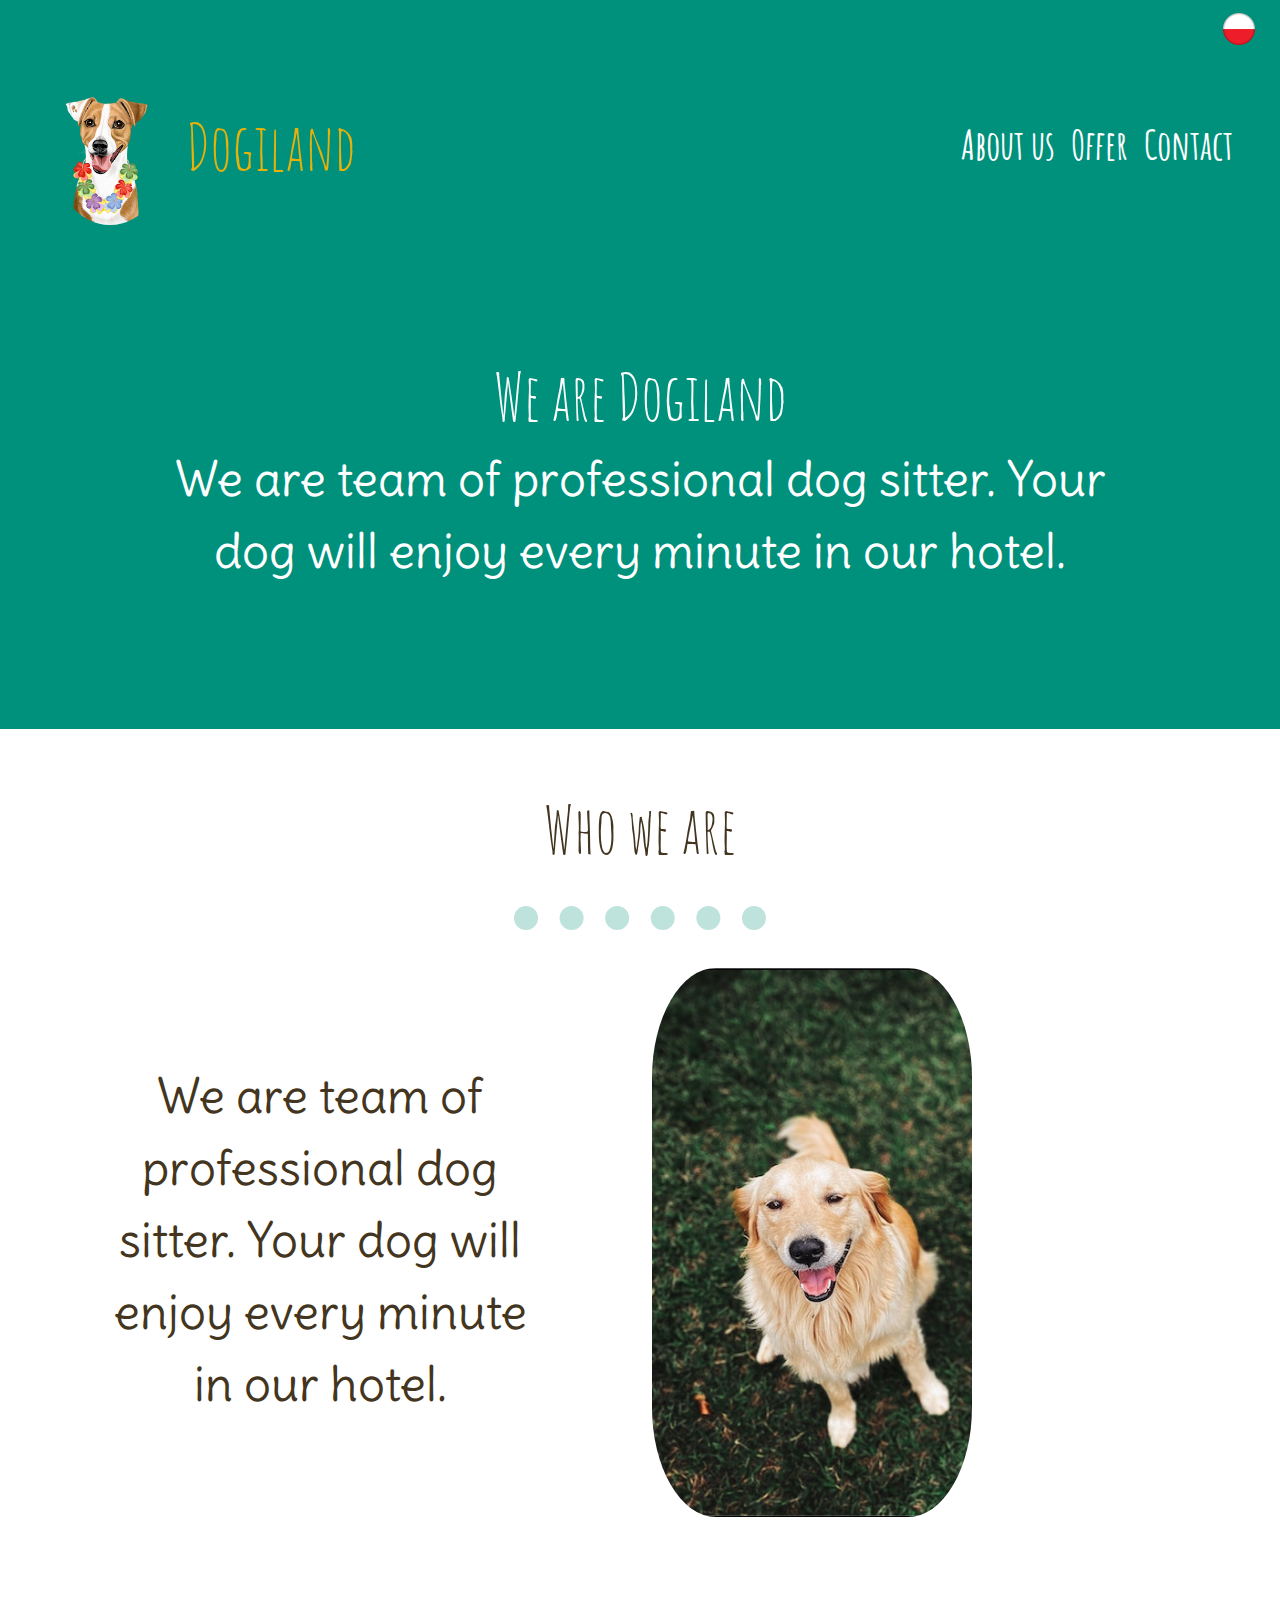
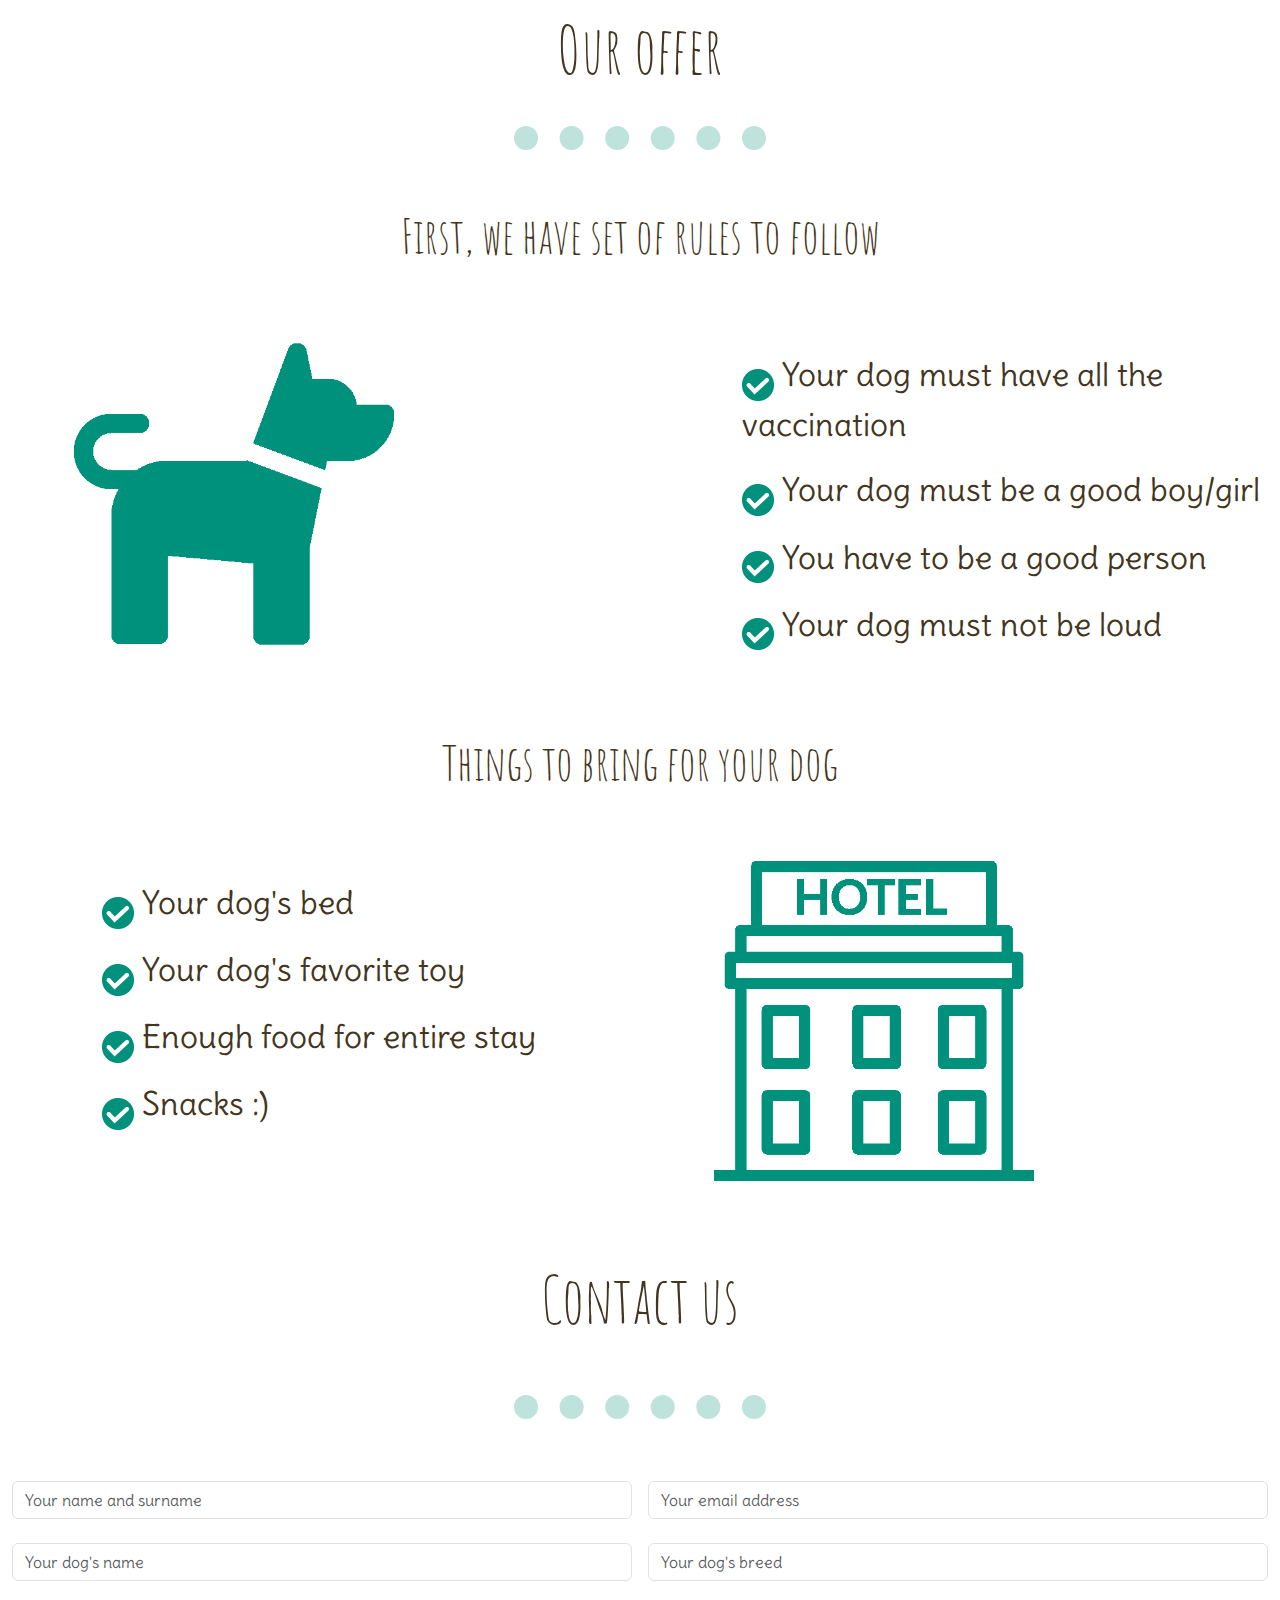
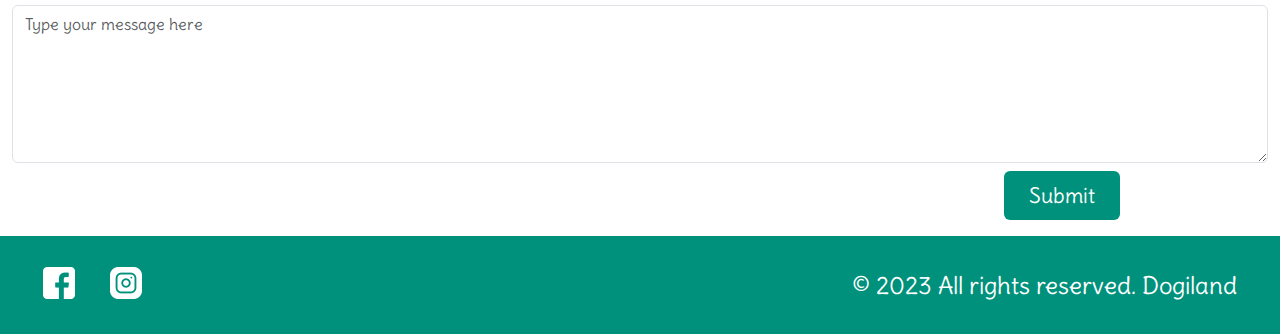
==== public/index.html @ e715b197 "First commit" ====
<!DOCTYPE html>
<html lang="en">
  <head>
    <meta charset="UTF-8" />
    <meta http-equiv="X-UA-Compatible" content="IE=edge" />
    <meta name="viewport" content="width=device-width, initial-scale=1.0" />
    <title>Dogiland</title>

    <!-- Fonts -->

    <link rel="preconnect" href="https://fonts.googleapis.com" />
    <link rel="preconnect" href="https://fonts.gstatic.com" crossorigin />
    <link
      href="https://fonts.googleapis.com/css2?family=Amatic+SC:wght@700&display=swap"
      rel="stylesheet"
    />
    <link
      href="https://fonts.googleapis.com/css2?family=Delius&display=swap"
      rel="stylesheet"
    />

    <!-- Bootstrap -->

    <link
      rel="stylesheet"
      href="https://cdn.jsdelivr.net/npm/bootstrap@5.3.0-alpha1/dist/css/bootstrap.min.css"
    />

    <!-- CSS -->

    <link rel="stylesheet" href="style.css" />
  </head>
  <body>
    <!-- Navigation bar -->

    <div class="header container-fluid">
      <img src="./assets/pl.png" alt="english" class="lang" />
      <nav class="navbar navbar-expand-lg navbar-dark">
        <!-- LOGO and brand name -->

        <a href="" class="navbar-brand"
          ><img src="./assets/logo.png" alt="logo" class="logo"
        /></a>
        <h1 class="brand-name">Dogiland</h1>

        <!-- Menu Button -->

        <button
          class="navbar-toggler"
          type="button"
          data-bs-toggle="collapse"
          data-bs-target="#navbarTogglerDemo01"
          aria-controls="navbarTogglerDemo01"
          aria-expanded="false"
          aria-label="Toggle navigation"
        >
          <span class="navbar-toggler-icon"></span>
        </button>

        <!-- Menu items -->

        <div class="collapse navbar-collapse" id="navbarTogglerDemo01">
          <ul class="navbar-nav ms-auto">
            <li class="nav-item">
              <a class="nav-link" href="#sec1">About us</a>
            </li>
            <li class="nav-item"><a class="nav-link" href="#sec2">Offer</a></li>
            <li class="nav-item">
              <a class="nav-link" href="#sec3">Contact</a>
            </li>
          </ul>
        </div>
      </nav>
    </div>
    <!-- Intro  -->
    <div class="container-fluid intro">
      <div class="intro-text">
        <h1>We are Dogiland</h1>
        <p>
          We are team of professional dog sitter. Your dog will enjoy every
          minute in our hotel.
        </p>
      </div>
    </div>

    <!-- About us -->

    <div class="container-fluid about" id="sec1">
      <h1>Who we are</h1>
      <hr />
      <div class="row">
        <div class="col-md-6">
          <p>
            We are team of professional dog sitter. Your dog will enjoy every
            minute in our hotel.
          </p>
        </div>
        <div class="col-md-6">
          <img src="./assets/teaser2.png" alt="our_team" />
        </div>
      </div>
    </div>

    <!-- Offer -->

    <div class="container-fluid offer" id="sec2">
      <h1>Our offer</h1>
      <hr />
      <h2>First, we have set of rules to follow</h2>
      <div class="row">
        <div class="col-md-6">
          <img src="./assets/pet.png" alt="pet" id="pet" />
        </div>
        <div class="col-md-6">
          <ul>
            <li>
              <img src="./assets/checkbox.png" class="checkbox" /> Your dog must
              have all the vaccination
            </li>
            <li>
              <img src="./assets/checkbox.png" class="checkbox" /> Your dog must
              be a good boy/girl
            </li>
            <li>
              <img src="./assets/checkbox.png" class="checkbox" /> You have to
              be a good person
            </li>
            <li>
              <img src="./assets/checkbox.png" class="checkbox" /> Your dog must
              not be loud
            </li>
          </ul>
        </div>
      </div>
      <h2>Things to bring for your dog</h2>
      <div class="row">
        <div class="col-md-6">
          <ul>
            <li>
              <img src="./assets/checkbox.png" class="checkbox" /> Your dog's
              bed
            </li>
            <li>
              <img src="./assets/checkbox.png" class="checkbox" /> Your dog's
              favorite toy
            </li>
            <li>
              <img src="./assets/checkbox.png" class="checkbox" /> Enough food
              for entire stay
            </li>
            <li>
              <img src="./assets/checkbox.png" class="checkbox" /> Snacks :)
            </li>
          </ul>
        </div>
        <div class="col-md-6">
          <img src="./assets/hotel.png" alt="hotel" id="hotel-png" />
        </div>
      </div>
    </div>

    <!-- Conact -->

    <div class="container-fluid contact" id="sec3">
      <h1>Contact us</h1>
      <hr />
      <form
        action="https://formsubmit.co/nadir.macbook@gmail.com"
        method="POST"
      >
        <div class="row g-3">
          <div class="col-sm-6">
            <label for="firstName" class="form-label"></label>
            <input
              type="text"
              class="form-control"
              name="Name Surname"
              id="firstName"
              placeholder="Your name and surname"
              required
            />
          </div>
          <div class="col-sm-6">
            <label for="Email" class="form-label"></label>
            <input
              type="email"
              class="form-control"
              name="Email"
              placeholder="Your email address"
              id="Email"
              required
            />
          </div>
        </div>
        <div class="row g-3">
          <div class="col-sm-6">
            <label for="dogName" class="form-label"></label>
            <input
              type="text"
              class="form-control"
              name="Dog name"
              id="dogName"
              placeholder="Your dog's name"
              required
            />
          </div>
          <div class="col-sm-6">
            <label for="dogBreed" class="form-label"></label>
            <input
              type="text"
              class="form-control"
              name="Dog breed"
              placeholder="Your dog's breed"
              id="Email"
              required
            />
          </div>
        </div>
        <div class="row g-3">
          <div class="col-sm-12">
            <label for="Message" class="form-label"></label>
            <textarea
              class="form-control"
              name="Comments and questions"
              id="Message"
              rows="6"
              placeholder="Type your message here"
              required
            ></textarea>
          </div>
        </div>

        <div class="row">
          <div class="col-sm-9"></div>
          <div class="col-sm-3">
            <button class="btn" type="submit">Submit</button>
          </div>
        </div>
      </form>
    </div>

    <!-- Footer -->
    <footer class="container-fluid footer">
      <div class="row">
        <div class="col-sm-6 socialmedia">
          <a href="#"
            ><img src="./assets/fb.png" alt="facebook" class="faceb"
          /></a>
          <a href="#">
            <img src="./assets/ins.png" alt="instagram" class="insta"
          /></a>
        </div>
        <div class="col-sm-6">
          <p class="copyright">© 2023 All rights reserved. Dogiland</p>
        </div>
      </div>
    </footer>

    <!-- JS -->
    <script src="script.js"></script>

    <!-- Bootstrap JS  -->
    <script
      src="https://cdn.jsdelivr.net/npm/bootstrap@5.3.0-alpha1/dist/js/bootstrap.min.js"
      integrity="sha384-mQ93GR66B00ZXjt0YO5KlohRA5SY2XofN4zfuZxLkoj1gXtW8ANNCe9d5Y3eG5eD"
      crossorigin="anonymous"
    ></script>
  </body>
</html>
<!-- This website has been designed and developed by Nadir Zulfugarli -->
---- public/style.css ----
html,
body {
  font-family: "Amatic SC", cursive;
  height: 100%;
  width: 100%;
  margin: 0%;
  padding: 0%;
}

body p {
  font-family: "Delius", cursive;
}

hr {
  border-top: 1.5rem dotted #00917c;
  width: 20%;
  margin: 3% auto 3% auto;
  align-content: center;
}

/* Navigation Bar */

.header {
  height: auto;
  background-color: #00917c;
}

.lang {
  height: 2rem;
  float: right;
  margin: 1%;
  cursor: pointer;
  position: relative;
}

.navbar {
  width: 100%;
}

.navbar-brand {
  padding: 0% 0% 0% 3%;
  cursor: default;
}

.logo {
  height: 10rem;
  border-radius: 100%;
}

.brand-name {
  padding-top: 1%;
  color: #e7b10a;
  font-size: 4rem;
}

.navbar-nav {
  padding-right: 3%;
  font-size: 2.5rem;
}

.nav-link {
  color: white;
  font-weight: bold;
}

.nav-link:hover {
  color: #e7b10a;
}

@media screen and (max-width: 400px) {
  .navbar-toggler {
    margin-top: 5%;
  }
}

/* Intro text  */

.intro {
  height: auto;
  background-color: #00917c;
}

.intro-text {
  padding: 10%;
  color: white;
  font-size: 3rem;
  text-align: center;
}
.intro-text h1 {
  font-size: 4rem;
}

/* About us  */

.about {
  height: auto;
}

.about h1 {
  text-align: center;
  padding-top: 5%;
  color: #433520;
  font-size: 4rem;
}

.about p {
  text-align: center;
  padding: 15%;
  color: #433520;
  font-size: 3rem;
}

.about img {
  border-radius: 20%;
  width: auto;
  width: 20rem;
}

/* Offer */

.offer {
  height: auto;
  margin-top: 5%;
  color: #433520;
}

#pet,
#hotel-png {
  margin: 10%;
  width: 20rem;
  height: auto;
}

.offer h1 {
  padding-top: 1.5%;
  font-size: 4rem;
  text-align: center;
}

.offer h2 {
  padding-top: 1.5%;
  font-size: 3rem;
  text-align: center;
}

.offer ul {
  list-style-type: none;
  font-family: "Delius", cursive;
  margin-top: 10%;
}

.offer li {
  text-align: left;
  font-size: 2rem;
  padding-left: 10%;
  padding-top: 3%;
}

.checkbox {
  height: 2rem;
}

/* Contact  */

.contact {
  height: auto;
  font-family: "Delius", cursive;
}

.contact h1 {
  padding: 1.5%;
  font-size: 4rem;
  text-align: center;
  color: #433520;
  font-family: "Amatic SC", cursive;
}

.btn {
  color: #ffffff;
  font-size: 1.3rem;
  background: #00917c;
  padding: 0.5rem 1.5rem 0.5rem 1.5rem;
  text-decoration: none;
  margin: 0.5rem 0.5rem 1rem 2rem;
}

.btn:hover {
  background: #e7b10a;
  text-decoration: none;
}

/* Footer  */

.footer {
  height: auto;
  background-color: #00917c;
  color: white;
  font-size: 1.5rem;
}

.socialmedia img {
  height: 2rem;
  margin-left: 5%;
  margin-top: 5%;
}

.insta:hover {
  content: url("./assets/ins-hover.png");
}

.faceb:hover {
  content: url("./assets/fb-hover.png");
}

.copyright {
  float: right;
  text-align: center;
  margin: 5% 5% 5% auto;
}
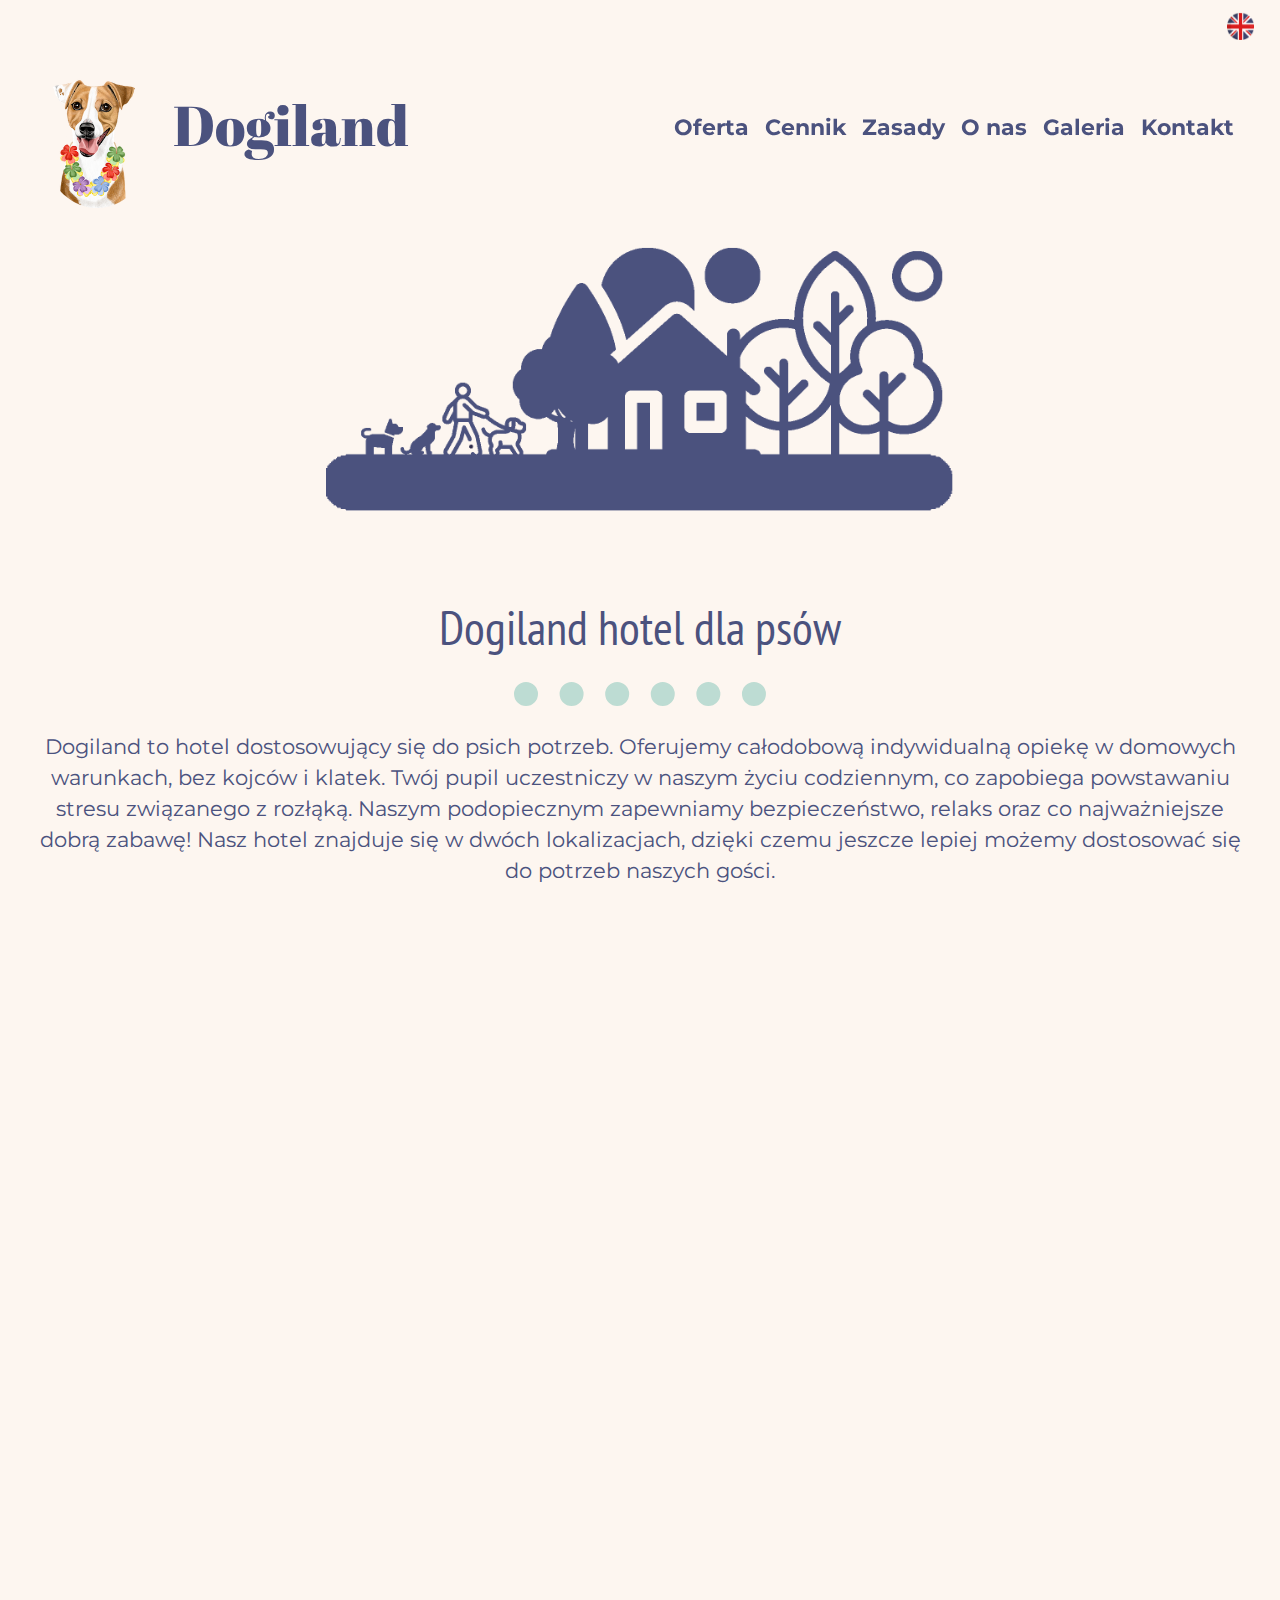
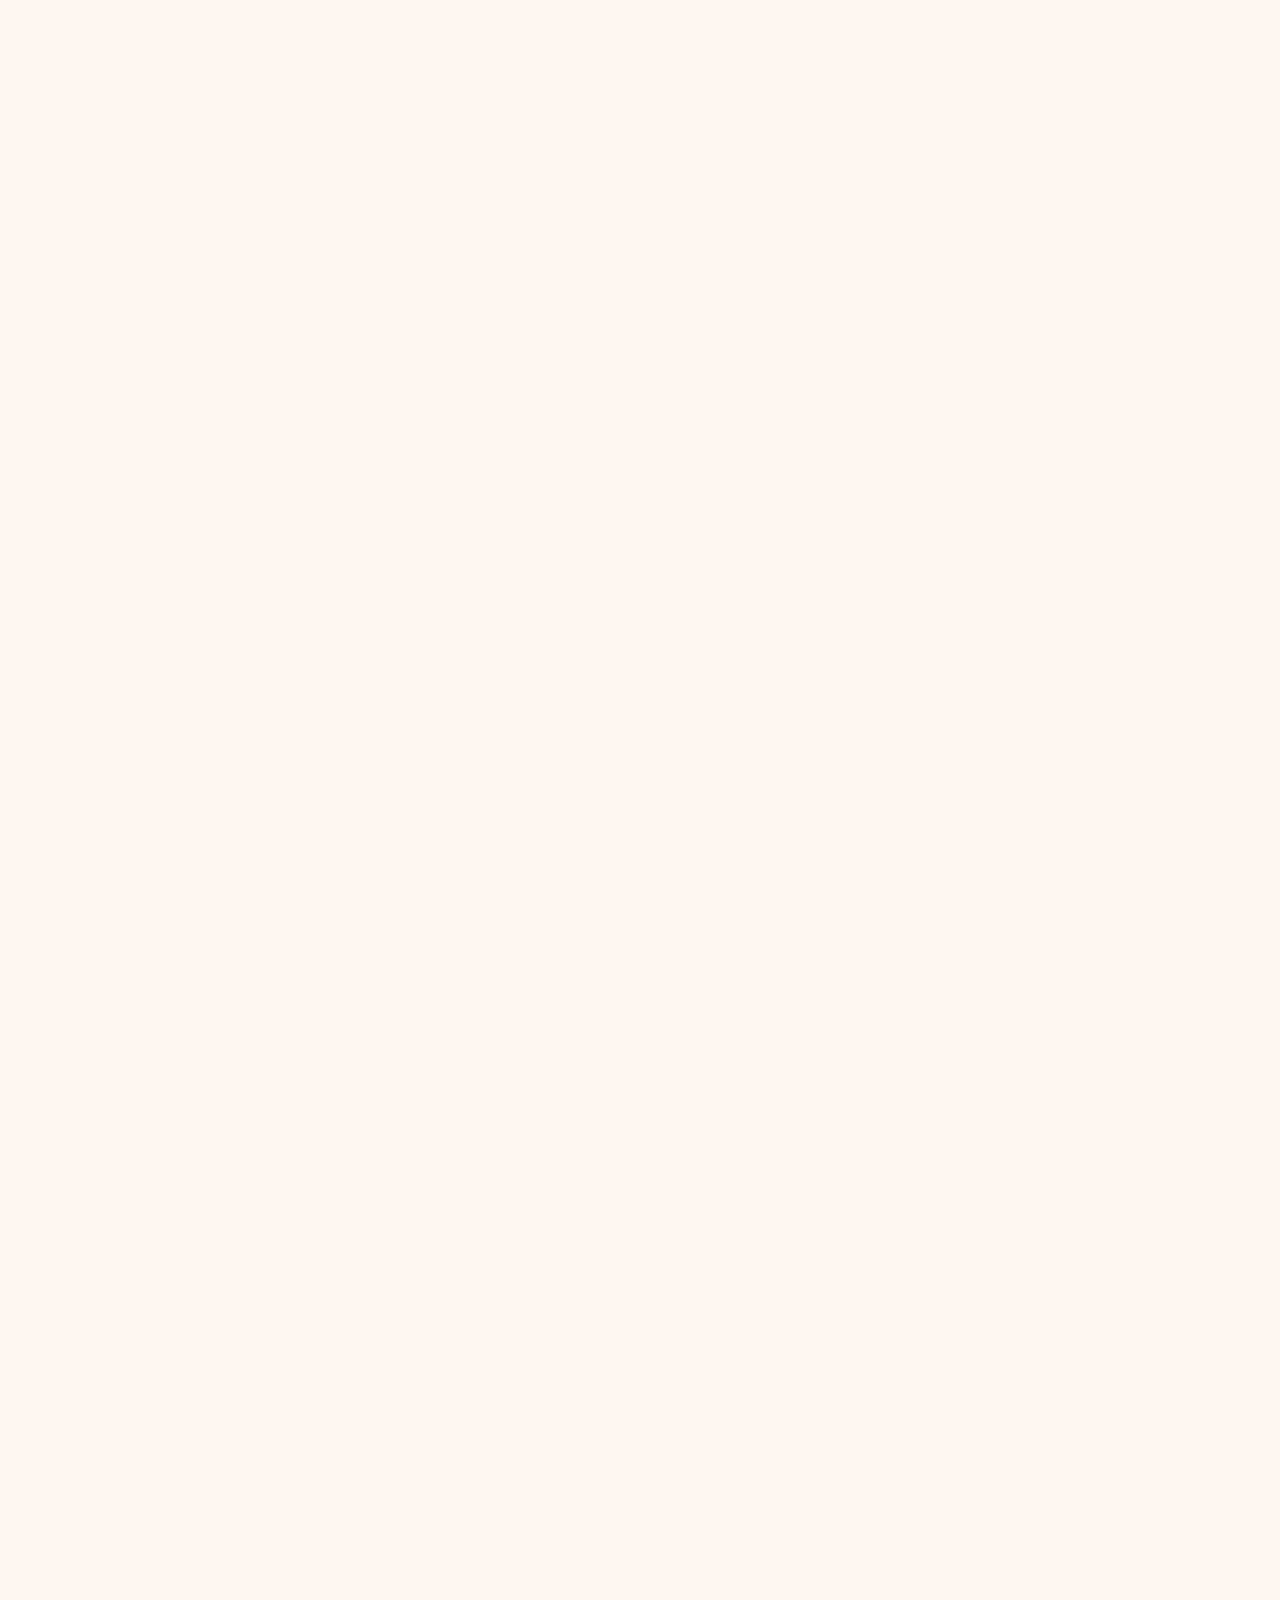
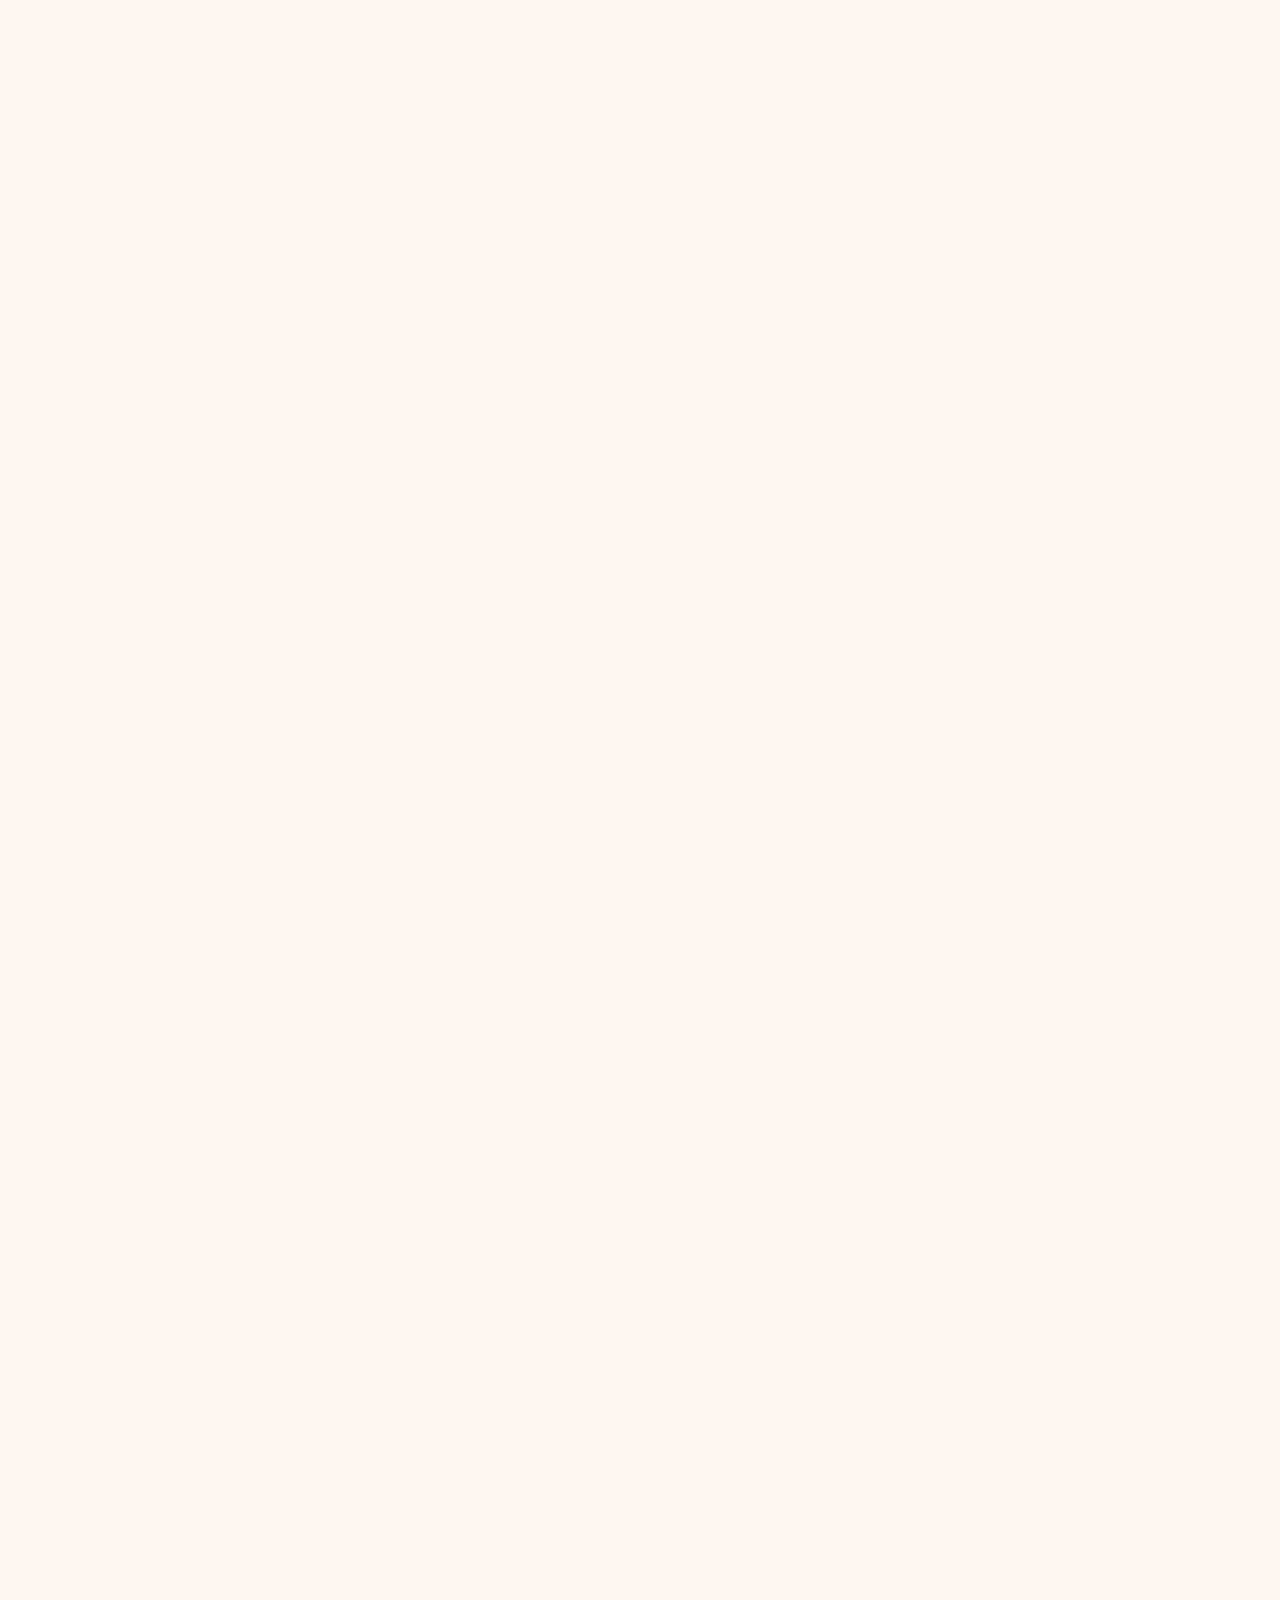
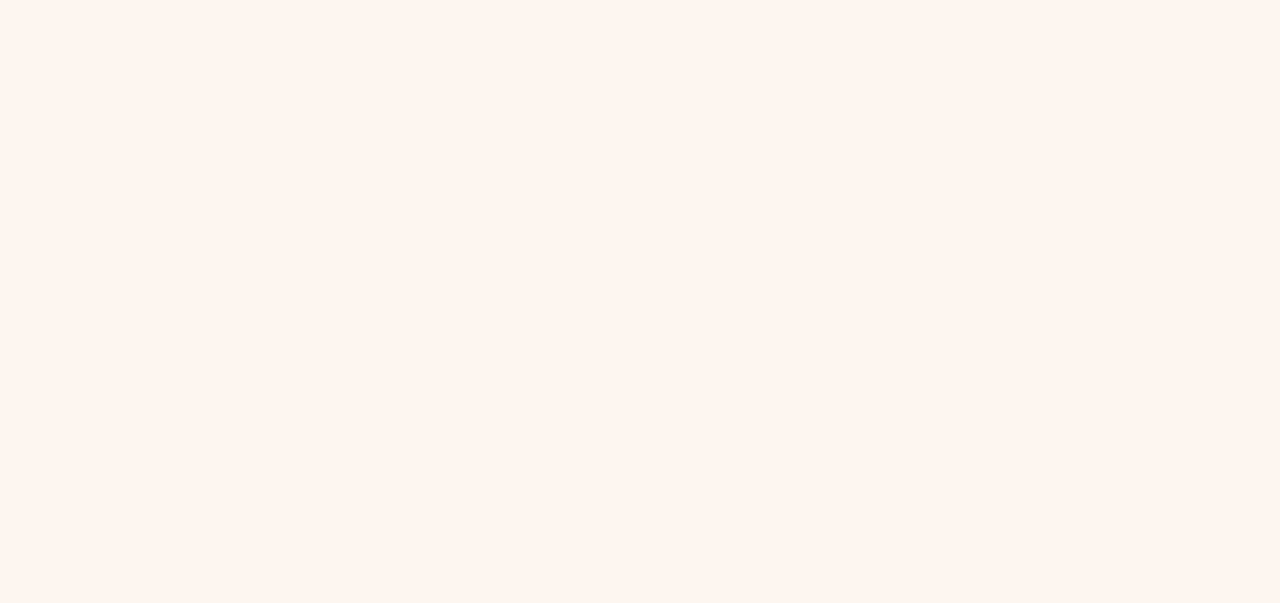
==== commit d2e189b8: "Inital deploy" ====
--- a/public/index.html
+++ b/public/index.html
@@ -1,5 +1,7 @@
+<!-- This website has been designed and developed by Nadir Zulfugarli https://www.nadirdev.com -->
+
 <!DOCTYPE html>
-<html lang="en">
+<html lang="pl">
   <head>
     <meta charset="UTF-8" />
     <meta http-equiv="X-UA-Compatible" content="IE=edge" />
@@ -11,11 +13,15 @@
     <link rel="preconnect" href="https://fonts.googleapis.com" />
     <link rel="preconnect" href="https://fonts.gstatic.com" crossorigin />
     <link
-      href="https://fonts.googleapis.com/css2?family=Amatic+SC:wght@700&display=swap"
+      href="https://fonts.googleapis.com/css2?family=Montserrat&display=swap"
       rel="stylesheet"
     />
     <link
-      href="https://fonts.googleapis.com/css2?family=Delius&display=swap"
+      href="https://fonts.googleapis.com/css2?family=Abril+Fatface&display=swap"
+      rel="stylesheet"
+    />
+    <link
+      href="https://fonts.googleapis.com/css2?family=PT+Sans+Narrow:wght@700&display=swap"
       rel="stylesheet"
     />
 
@@ -34,14 +40,17 @@
     <!-- Navigation bar -->
 
     <div class="header container-fluid">
-      <img src="./assets/pl.png" alt="english" class="lang" />
-      <nav class="navbar navbar-expand-lg navbar-dark">
-        <!-- LOGO and brand name -->
-
-        <a href="" class="navbar-brand"
+      <a href="en.html"
+        ><img src="./assets/uk.png" alt="round uk flag" class="lang"
+      /></a>
+
+      <!-- LOGO and brand name -->
+
+      <nav class="navbar navbar-expand-lg navbar-light">
+        <a href="index.html" class="navbar-brand"
           ><img src="./assets/logo.png" alt="logo" class="logo"
         /></a>
-        <h1 class="brand-name">Dogiland</h1>
+        <a href="index.html"><h1 class="brand-name">Dogiland</h1></a>
 
         <!-- Menu Button -->
 
@@ -62,202 +71,552 @@
         <div class="collapse navbar-collapse" id="navbarTogglerDemo01">
           <ul class="navbar-nav ms-auto">
             <li class="nav-item">
-              <a class="nav-link" href="#sec1">About us</a>
+              <a class="nav-link" href="#sec1">Oferta</a>
             </li>
-            <li class="nav-item"><a class="nav-link" href="#sec2">Offer</a></li>
             <li class="nav-item">
-              <a class="nav-link" href="#sec3">Contact</a>
+              <a class="nav-link" href="#sec2">Cennik</a>
+            </li>
+            <li class="nav-item">
+              <a class="nav-link" href="#sec3">Zasady</a>
+            </li>
+            <li class="nav-item">
+              <a class="nav-link" href="#sec4">O nas</a>
+            </li>
+            <li class="nav-item">
+              <a class="nav-link" href="#sec5">Galeria</a>
+            </li>
+            <li class="nav-item">
+              <a class="nav-link" href="#sec6">Kontakt</a>
             </li>
           </ul>
         </div>
       </nav>
     </div>
-    <!-- Intro  -->
+
+    <!-- Intro -->
+
     <div class="container-fluid intro">
-      <div class="intro-text">
-        <h1>We are Dogiland</h1>
-        <p>
-          We are team of professional dog sitter. Your dog will enjoy every
-          minute in our hotel.
-        </p>
-      </div>
+      <img src="./assets/fun.png" alt="dog hotel illustration" />
+      <h1>Dogiland hotel dla psów</h1>
+      <hr />
+      <p>
+        Dogiland to hotel dostosowujący się do psich potrzeb. Oferujemy
+        całodobową indywidualną opiekę w domowych warunkach, bez kojców i
+        klatek. Twój pupil uczestniczy w naszym życiu codziennym, co zapobiega
+        powstawaniu stresu związanego z rozłąką. Naszym podopiecznym zapewniamy
+        bezpieczeństwo, relaks oraz co najważniejsze dobrą zabawę! Nasz hotel
+        znajduje się w dwóch lokalizacjach, dzięki czemu jeszcze lepiej możemy
+        dostosować się do potrzeb naszych gości.
+      </p>
+    </div>
+
+    <!-- Offer -->
+
+    <h1 id="sec1">Nasza oferta</h1>
+    <hr />
+    <div class="container-fluid">
+      <div class="row">
+        <div class="col-sm-5">
+          <img src="./assets/nest.jpg" alt="Apartment photo" class="image" />
+        </div>
+        <div class="col-sm-7">
+          <h2>Dogiland Mokotów</h2>
+          <p>
+            Do dyspozycji mamy mieszkanie w starej kamienicy przystosowane dla
+            naszych mniejszych psich podopiecznych z wydzieloną strefą zabaw i
+            wypoczynku. Maty węchowe, zabawki edukacyjne i gryzaki umilą czas
+            nawet najbardziej wymagającym psim gościom. Pobliskie Pola
+            Mokotowskie służą nam do dłuższych spacerów i relaksu na świeżym
+            powietrzu. <br />
+            <i> Maksymalna ilość gości nie przekracza 3 psów.</i>
+          </p>
+        </div>
+      </div>
+      <div class="row">
+        <div class="col-sm-7">
+          <h2>Dogiland Chrośla</h2>
+          <p>
+            Do dyspozycji gości mamy przestronny salon z wygodnymi kanapami, 2
+            pokoje z posłankami i kocykami, w których pieski mogą odpocząć,
+            jeżeli mają ochotę na chwilę samotności, zabezpieczony ogród
+            przystosowany do zabaw i psich potrzeb, mnóstwo zabawek i naszą psią
+            animatorkę Ginny, która zawsze jest skora do zabawy. A na dłuższe
+            spacery zabieramy naszych podopiecznych do pobliskiego lasu. <br />
+            <i>Maksymalna ilość gości nie przekracza 7 psów.</i>
+          </p>
+        </div>
+        <div class="col-sm-5">
+          <img src="./assets/dom.jpg" alt="House photo" class="image" />
+        </div>
+      </div>
+    </div>
+
+    <!-- Price -->
+
+    <h1 id="sec2">Cennik</h1>
+    <hr />
+    <div class="container-fluid row">
+      <div class="col-sm-3">
+        <div class="card">
+          <img class="card-img-top" src="./assets/1dog24h.png" alt="dog icon" />
+          <div class="card-body">
+            <p class="card-text">Doba hotelowa</p>
+            <p class="price-tag">100 zł brutto</p>
+            <p class="card-text">Pobyt dzienny psa do 10 godzin</p>
+            <p class="price-tag">75 zł brutto</p>
+          </div>
+        </div>
+      </div>
+
+      <div class="col-sm-3">
+        <div class="card">
+          <img
+            class="card-img-top"
+            src="./assets/2dogs24h.png"
+            alt="2 dogs icons"
+          />
+          <div class="card-body">
+            <p class="card-text">Dwa psy z tego samego domu</p>
+            <p class="price-tag">150 zł brutto</p>
+          </div>
+        </div>
+      </div>
+      <div class="col-sm-3">
+        <div class="card">
+          <img
+            class="card-img-top"
+            src="./assets/weekend.png"
+            alt="weekend icon"
+          />
+          <div class="card-body">
+            <p class="card-text">Pobyt weekendowy (piątek - niedziela)</p>
+            <p class="price-tag">350 zł brutto</p>
+          </div>
+        </div>
+      </div>
+
+      <div class="col-sm-3">
+        <div class="card">
+          <img
+            class="card-img-top"
+            src="./assets/transport.png"
+            alt="car icon"
+          />
+          <div class="card-body">
+            <p class="card-text">
+              Możliwy transport z Dogiland Mokotów do Dogiland Chrośla po
+              wcześniejszym umówieniu w cenie
+            </p>
+            <p class="price-tag">50 zł brutto</p>
+          </div>
+        </div>
+      </div>
+    </div>
+
+    <!-- Rules -->
+
+    <h1 id="sec3">Zasady</h1>
+    <hr />
+    <div class="container-fluid">
+      <p>
+        Przed pierwszą wizytą w hotelu zapraszamy na wizytę zapoznawczą (prosimy
+        o wcześniejsze ustalenie terminu). Przyjęcia i odbiory psów odbywają się
+        w godzinach od 8 do 20 po wcześniejszym umówieniu, jeśli jest to
+        pierwsza wizyta w hoteliku bez wcześniejszej wizyty zapoznawczej,
+        prosimy o przywiezienie psa do godziny 17:00, będzie to dodatkowy czas
+        na zapoznanie się z miejscem, z nami oraz innymi psami przed porą nocną.
+        <br />Każdy pies przyjmowany do hoteliku powinien posiadać:
+      </p>
+      <ul>
+        <li>
+          <img
+            src="./assets/checkbox.png"
+            alt="checkbox icon"
+            class="checkbox"
+          />
+          książeczkę zdrowia z aktualnymi szczepieniami i odrobaczeniem
+        </li>
+        <li>
+          <img
+            src="./assets/checkbox.png"
+            alt="checkbox icon"
+            class="checkbox"
+          />
+          zabezpieczenie przeciw kleszczom
+        </li>
+        <li>
+          <img
+            src="./assets/checkbox.png"
+            alt="checkbox icon"
+            class="checkbox"
+          />
+          karmę oraz smakołyki na czas pobytu (oraz zalecenia co do karmienia,
+          ilość i godzina)
+        </li>
+        <li>
+          <img
+            src="./assets/checkbox.png"
+            alt="checkbox icon"
+            class="checkbox"
+          />
+          obrożę lub szelki
+        </li>
+      </ul>
+      <h2>Nie przyjmujemy psów:</h2>
+      <ul>
+        <li>
+          <img
+            src="./assets/remove.png"
+            alt="not allowed icon"
+            class="checkbox"
+          />
+          agresywnych do innych zwierząt i ludzi
+        </li>
+        <li>
+          <img
+            src="./assets/remove.png"
+            alt="not allowed icon"
+            class="checkbox"
+          />
+          cierpiących na choroby zakaźne, np. choroby skórne
+        </li>
+        <li>
+          <img
+            src="./assets/remove.png"
+            alt="not allowed icon"
+            class="checkbox"
+          />
+          w trakcie cieczki
+        </li>
+        <li>
+          <img
+            src="./assets/remove.png"
+            alt="not allowed icon"
+            class="checkbox"
+          />
+          załatwiających potrzeby fizjologiczne w domu (nie dotyczy psów
+          przyzwyczajonych do załatwiania na podkład).
+        </li>
+      </ul>
     </div>
 
     <!-- About us -->
 
-    <div class="container-fluid about" id="sec1">
-      <h1>Who we are</h1>
-      <hr />
+    <h1 id="sec4">O nas</h1>
+    <hr />
+    <div class="container-fluid">
       <div class="row">
-        <div class="col-md-6">
+        <div class="col-md-3">
+          <img
+            src="./assets/Natalia.jpg"
+            class="image"
+            alt="Photo of Natalia"
+          />
+        </div>
+        <div class="col-md-3">
+          <h2>Natalia Gan</h2>
           <p>
-            We are team of professional dog sitter. Your dog will enjoy every
-            minute in our hotel.
+            Założycielka hotelu Dogiland. <br />
+            Zootechnik, zoofizjoterapeuta, po ukończonym kursie pierwszej pomocy
+            zwierząt, w trakcie kursu Behawiorysta Coape.
           </p>
         </div>
-        <div class="col-md-6">
-          <img src="./assets/teaser2.png" alt="our_team" />
-        </div>
-      </div>
-    </div>
-
-    <!-- Offer -->
-
-    <div class="container-fluid offer" id="sec2">
-      <h1>Our offer</h1>
-      <hr />
-      <h2>First, we have set of rules to follow</h2>
+        <div class="col-md-3">
+          <img src="./assets/Kamila.png" alt="Photo of Kamila" class="image" />
+        </div>
+        <div class="col-md-3">
+          <h2>Kamila Gan</h2>
+          <p>
+            Współpracownik hotelu Dogiland. <br />
+            Zoofizjoterapeuta, właścicielka hotelowej psiej animatorki Ginny.
+          </p>
+        </div>
+      </div>
+    </div>
+
+    <!-- Gallery -->
+
+    <h1 id="sec5">Galeria</h1>
+    <hr />
+    <div class="container-fluid gallery">
+      <div class="mySlides">
+        <img src="./assets/1.jpg" alt="Dog photo" />
+      </div>
+
+      <div class="mySlides">
+        <img src="./assets/2.jpg" alt="Dog photo" />
+      </div>
+
+      <div class="mySlides">
+        <img src="./assets/3.jpg" alt="Dog photo" />
+      </div>
+
+      <div class="mySlides">
+        <img src="./assets/4.jpg" alt="Dog photo" />
+      </div>
+
+      <div class="mySlides">
+        <img src="./assets/5.jpg" alt="Dog photo" />
+      </div>
+
+      <div class="mySlides">
+        <img src="./assets/6.jpg" alt="Dog photo" />
+      </div>
+      <div class="mySlides">
+        <img src="./assets/7.jpg" alt="Dog photo" />
+      </div>
+      <div class="mySlides">
+        <img src="./assets/8.jpg" alt="Dog photo" />
+      </div>
+      <div class="mySlides">
+        <img src="./assets/9.jpg" alt="Dog photo" />
+      </div>
+      <div class="mySlides">
+        <img src="./assets/10.jpg" alt="Dog photo" />
+      </div>
+      <div class="mySlides">
+        <img src="./assets/11.jpg" alt="Dog photo" />
+      </div>
+      <div class="mySlides">
+        <img src="./assets/12.jpg" alt="Dog photo" />
+      </div>
+      <div class="mySlides">
+        <img src="./assets/13.jpg" alt="Dog photo" />
+      </div>
+      <div class="mySlides">
+        <img src="./assets/14.jpg" alt="Dog photo" />
+      </div>
+      <div class="mySlides">
+        <img src="./assets/15.jpg" alt="Dog photo" />
+      </div>
+      <div class="mySlides">
+        <img src="./assets/16.jpg" alt="Dog photo" />
+      </div>
+      <div class="mySlides">
+        <img src="./assets/17.jpg" alt="Dog photo" />
+      </div>
+      <div class="mySlides">
+        <img src="./assets/18.jpg" alt="Dog photo" />
+      </div>
+
+      <a class="prev" onclick="plusSlides(-1)">❮</a>
+      <a class="next" onclick="plusSlides(1)">❯</a>
+
       <div class="row">
-        <div class="col-md-6">
-          <img src="./assets/pet.png" alt="pet" id="pet" />
-        </div>
-        <div class="col-md-6">
-          <ul>
-            <li>
-              <img src="./assets/checkbox.png" class="checkbox" /> Your dog must
-              have all the vaccination
-            </li>
-            <li>
-              <img src="./assets/checkbox.png" class="checkbox" /> Your dog must
-              be a good boy/girl
-            </li>
-            <li>
-              <img src="./assets/checkbox.png" class="checkbox" /> You have to
-              be a good person
-            </li>
-            <li>
-              <img src="./assets/checkbox.png" class="checkbox" /> Your dog must
-              not be loud
-            </li>
-          </ul>
-        </div>
-      </div>
-      <h2>Things to bring for your dog</h2>
+        <div class="column">
+          <img
+            class="demo cursor"
+            src="./assets/1.jpg"
+            onclick="currentSlide(1)"
+            alt="Dog photo"
+          />
+        </div>
+        <div class="column">
+          <img
+            class="demo cursor"
+            src="./assets/2.jpg"
+            onclick="currentSlide(2)"
+            alt="Dog photo"
+          />
+        </div>
+        <div class="column">
+          <img
+            class="demo cursor"
+            src="./assets/3.jpg"
+            onclick="currentSlide(3)"
+            alt="Dog photo"
+          />
+        </div>
+        <div class="column">
+          <img
+            class="demo cursor"
+            src="./assets/4.jpg"
+            onclick="currentSlide(4)"
+            alt="Dog photo"
+          />
+        </div>
+        <div class="column">
+          <img
+            class="demo cursor"
+            src="./assets/5.jpg"
+            onclick="currentSlide(5)"
+            alt="Dog photo"
+          />
+        </div>
+        <div class="column">
+          <img
+            class="demo cursor"
+            src="./assets/6.jpg"
+            onclick="currentSlide(6)"
+            alt="Dog photo"
+          />
+        </div>
+        <div class="column">
+          <img
+            class="demo cursor"
+            src="./assets/7.jpg"
+            onclick="currentSlide(7)"
+            alt="Dog photo"
+          />
+        </div>
+        <div class="column">
+          <img
+            class="demo cursor"
+            src="./assets/8.jpg"
+            onclick="currentSlide(8)"
+            alt="Dog photo"
+          />
+        </div>
+        <div class="column">
+          <img
+            class="demo cursor"
+            src="./assets/9.jpg"
+            onclick="currentSlide(9)"
+            alt="Dog photo"
+          />
+        </div>
+        <div class="column">
+          <img
+            class="demo cursor"
+            src="./assets/10.jpg"
+            onclick="currentSlide(10)"
+            alt="Dog photo"
+          />
+        </div>
+        <div class="column">
+          <img
+            class="demo cursor"
+            src="./assets/11.jpg"
+            onclick="currentSlide(11)"
+            alt="Dog photo"
+          />
+        </div>
+        <div class="column">
+          <img
+            class="demo cursor"
+            src="./assets/12.jpg"
+            onclick="currentSlide(12)"
+            alt="Dog photo"
+          />
+        </div>
+        <div class="column">
+          <img
+            class="demo cursor"
+            src="./assets/13.jpg"
+            onclick="currentSlide(13)"
+            alt="Dog photo"
+          />
+        </div>
+        <div class="column">
+          <img
+            class="demo cursor"
+            src="./assets/14.jpg"
+            onclick="currentSlide(14)"
+            alt="Dog photo"
+          />
+        </div>
+        <div class="column">
+          <img
+            class="demo cursor"
+            src="./assets/15.jpg"
+            onclick="currentSlide(15)"
+            alt="Dog photo"
+          />
+        </div>
+        <div class="column">
+          <img
+            class="demo cursor"
+            src="./assets/16.jpg"
+            onclick="currentSlide(16)"
+            alt="Dog photo"
+          />
+        </div>
+        <div class="column">
+          <img
+            class="demo cursor"
+            src="./assets/17.jpg"
+            onclick="currentSlide(17)"
+            alt="Dog photo"
+          />
+        </div>
+        <div class="column">
+          <img
+            class="demo cursor"
+            src="./assets/18.jpg"
+            onclick="currentSlide(18)"
+            alt="Dog photo"
+          />
+        </div>
+      </div>
+    </div>
+
+    <!-- Conact -->
+
+    <h1 id="sec6">Skontaktuj się z nami</h1>
+    <hr />
+    <div class="container-fluid contact">
       <div class="row">
-        <div class="col-md-6">
-          <ul>
-            <li>
-              <img src="./assets/checkbox.png" class="checkbox" /> Your dog's
-              bed
-            </li>
-            <li>
-              <img src="./assets/checkbox.png" class="checkbox" /> Your dog's
-              favorite toy
-            </li>
-            <li>
-              <img src="./assets/checkbox.png" class="checkbox" /> Enough food
-              for entire stay
-            </li>
-            <li>
-              <img src="./assets/checkbox.png" class="checkbox" /> Snacks :)
-            </li>
-          </ul>
-        </div>
-        <div class="col-md-6">
-          <img src="./assets/hotel.png" alt="hotel" id="hotel-png" />
-        </div>
-      </div>
-    </div>
-
-    <!-- Conact -->
-
-    <div class="container-fluid contact" id="sec3">
-      <h1>Contact us</h1>
-      <hr />
-      <form
-        action="https://formsubmit.co/nadir.macbook@gmail.com"
-        method="POST"
-      >
-        <div class="row g-3">
-          <div class="col-sm-6">
-            <label for="firstName" class="form-label"></label>
-            <input
-              type="text"
-              class="form-control"
-              name="Name Surname"
-              id="firstName"
-              placeholder="Your name and surname"
-              required
-            />
-          </div>
-          <div class="col-sm-6">
-            <label for="Email" class="form-label"></label>
-            <input
-              type="email"
-              class="form-control"
-              name="Email"
-              placeholder="Your email address"
-              id="Email"
-              required
-            />
-          </div>
-        </div>
-        <div class="row g-3">
-          <div class="col-sm-6">
-            <label for="dogName" class="form-label"></label>
-            <input
-              type="text"
-              class="form-control"
-              name="Dog name"
-              id="dogName"
-              placeholder="Your dog's name"
-              required
-            />
-          </div>
-          <div class="col-sm-6">
-            <label for="dogBreed" class="form-label"></label>
-            <input
-              type="text"
-              class="form-control"
-              name="Dog breed"
-              placeholder="Your dog's breed"
-              id="Email"
-              required
-            />
-          </div>
-        </div>
-        <div class="row g-3">
-          <div class="col-sm-12">
-            <label for="Message" class="form-label"></label>
-            <textarea
-              class="form-control"
-              name="Comments and questions"
-              id="Message"
-              rows="6"
-              placeholder="Type your message here"
-              required
-            ></textarea>
-          </div>
-        </div>
-
-        <div class="row">
-          <div class="col-sm-9"></div>
-          <div class="col-sm-3">
-            <button class="btn" type="submit">Submit</button>
-          </div>
-        </div>
-      </form>
+        <div class="col-sm-6">
+          <h2>Dogiland Mokotów</h2>
+          <p>
+            ul. Dąbrowskiego 83 <br />
+            Warszawa, 02-530 <br />
+            <a href="mailto:hoteldogiland@gmail.com">hoteldogiland@gmail.com</a
+            ><br />
+            <a href="tel:+48500552762">
+              <img
+                src="./assets/phone.png"
+                alt="phone icon"
+              />&nbsp;+48500552762</a
+            >
+          </p>
+        </div>
+        <div class="col-sm-6">
+          <h2>Dogiland Chrośla</h2>
+          <p>
+            ul. Wrzosowa 2 <br />
+            Chrośla, 05-311 <br />
+            <a href="mailto:hoteldogiland@gmail.com">hoteldogiland@gmail.com</a
+            ><br />
+            <a href="tel:+48504656006">
+              <img
+                src="./assets/phone.png"
+                alt="phone icon"
+              />&nbsp;+48504656006</a
+            >
+          </p>
+        </div>
+      </div>
+      <iframe
+        src="https://www.google.com/maps/d/u/0/embed?mid=1MlDSPwpTsh-250c1qh4U65HbMxZmzfA&ehbc=2E312F"
+        class="map"
+      ></iframe>
     </div>
 
     <!-- Footer -->
     <footer class="container-fluid footer">
       <div class="row">
-        <div class="col-sm-6 socialmedia">
-          <a href="#"
-            ><img src="./assets/fb.png" alt="facebook" class="faceb"
+        <div class="col-sm-4 socialmedia">
+          <a href="https://www.facebook.com/dogiland" target="_blank"
+            ><img src="./assets/fb.png" alt="facebook icon" class="faceb"
           /></a>
-          <a href="#">
-            <img src="./assets/ins.png" alt="instagram" class="insta"
+          <a href="https://www.instagram.com/dogiland" target="_blank">
+            <img src="./assets/ins.png" alt="instagram icon" class="insta"
           /></a>
         </div>
-        <div class="col-sm-6">
-          <p class="copyright">© 2023 All rights reserved. Dogiland</p>
+        <div class="col-sm-4">
+          <p class="copyright">
+            Zaprojektowane przez
+            <a href="https://nadirdev.com/" target="_blank"
+              >Nadira Zulfugarli</a
+            >
+          </p>
+        </div>
+        <div class="col-sm-4">
+          <p class="copyright">© 2023 Wszelkie prawa zastrzeżone. Dogiland</p>
         </div>
       </div>
     </footer>
-
-    <!-- JS -->
-    <script src="script.js"></script>
 
     <!-- Bootstrap JS  -->
     <script
@@ -265,6 +624,8 @@
       integrity="sha384-mQ93GR66B00ZXjt0YO5KlohRA5SY2XofN4zfuZxLkoj1gXtW8ANNCe9d5Y3eG5eD"
       crossorigin="anonymous"
     ></script>
+
+    <!-- JS -->
+    <script src="script.js"></script>
   </body>
 </html>
-<!-- This website has been designed and developed by Nadir Zulfugarli -->
--- a/public/style.css
+++ b/public/style.css
@@ -1,36 +1,92 @@
+/* This website has been designed and developed by Nadir Zulfugarli https://www.nadirdev.com */
+
 html,
 body {
-  font-family: "Amatic SC", cursive;
+  width: 100%;
   height: 100%;
-  width: 100%;
-  margin: 0%;
-  padding: 0%;
-}
-
-body p {
-  font-family: "Delius", cursive;
+  margin: 0px;
+  padding: 0px;
+  overflow-x: hidden;
+  scroll-behavior: smooth;
+  background-color: #fdf6f0;
+  color: #4b527e;
+  font-family: "Montserrat", sans-serif;
+}
+
+p {
+  margin: 2%;
+  font-size: 1.3rem;
+}
+
+h1 {
+  padding-top: 0.5%;
+  font-size: 3rem;
+  text-align: center;
+  width: auto;
+  margin-top: 5%;
+  font-family: "PT Sans Narrow", sans-serif;
+}
+
+h2 {
+  font-size: 2rem;
+  text-align: center;
+  width: auto;
+  font-family: "PT Sans Narrow", sans-serif;
+  margin-top: 5%;
 }
 
 hr {
   border-top: 1.5rem dotted #00917c;
   width: 20%;
-  margin: 3% auto 3% auto;
+  margin: 2% auto 2% auto;
   align-content: center;
 }
 
+a {
+  color: #4b527e;
+  text-decoration: none;
+}
+
+ul {
+  list-style-type: none;
+  font-size: 1.3rem;
+}
+
+.image {
+  margin: 10%;
+  width: 80%;
+  height: auto;
+  border: 0.5rem solid #4b527e;
+}
+
+@media screen and (max-width: 768) {
+  .image {
+    margin: 25%;
+    width: 50%;
+    height: auto;
+  }
+}
+
 /* Navigation Bar */
 
 .header {
   height: auto;
-  background-color: #00917c;
+  width: auto;
+  margin: 0%;
 }
 
 .lang {
-  height: 2rem;
+  height: 1.7rem;
+  right: 2%;
+  margin: 1% auto 0% auto;
+  cursor: pointer;
+  position: sticky;
   float: right;
-  margin: 1%;
-  cursor: pointer;
-  position: relative;
+}
+
+.lang:hover {
+  box-shadow: 0px 1px 26px 0px #279eff;
+  border-radius: 100%;
 }
 
 .navbar {
@@ -38,33 +94,39 @@
 }
 
 .navbar-brand {
-  padding: 0% 0% 0% 3%;
+  padding: 0% 0% 0% 2%;
   cursor: default;
 }
 
 .logo {
   height: 10rem;
   border-radius: 100%;
+  cursor: pointer;
 }
 
 .brand-name {
   padding-top: 1%;
-  color: #e7b10a;
-  font-size: 4rem;
+  font-size: 3.5rem;
+  margin-top: 0%;
+  font-family: "Abril Fatface", cursive;
+}
+
+.brand-name:hover {
+  color: #279eff;
 }
 
 .navbar-nav {
   padding-right: 3%;
-  font-size: 2.5rem;
 }
 
 .nav-link {
-  color: white;
+  font-size: 1.4rem;
   font-weight: bold;
+  color: #4b527e;
 }
 
 .nav-link:hover {
-  color: #e7b10a;
+  color: #279eff;
 }
 
 @media screen and (max-width: 400px) {
@@ -73,135 +135,188 @@
   }
 }
 
-/* Intro text  */
+/* Intro */
 
 .intro {
-  height: auto;
-  background-color: #00917c;
-}
-
-.intro-text {
-  padding: 10%;
+  text-align: center;
+}
+
+.intro img {
+  width: 50%;
+  height: auto;
+}
+
+/* Offer */
+
+.offer {
+  margin-top: 5%;
+}
+
+/* Prices */
+.card {
+  width: 90%;
+  height: 100%;
+  margin: auto 5%;
+  border: 0.5rem solid #4b527e;
+  background-color: #fdf6f0;
+}
+
+.card-text {
+  font-size: 1.3vw;
+}
+
+.card-img-top {
+  width: 80%;
+  margin: 10%;
+}
+
+.price-tag {
+  font-family: "PT Sans Narrow", sans-serif;
+  font-size: 2vw;
+  text-align: center;
+}
+
+@media screen and (max-width: 575px) {
+  .card {
+    width: 76%;
+    height: 100%;
+    margin: auto 12%;
+  }
+  .card-text {
+    font-size: 1.2rem;
+  }
+  .price-tag {
+    font-size: 2rem;
+  }
+  .col-sm-3 {
+    margin-bottom: 5%;
+  }
+}
+
+/* Rules */
+
+.checkbox {
+  height: 1.5rem;
+}
+
+/* Gallery */
+
+.gallery {
+  height: auto;
+  position: relative;
+}
+
+.gallery * {
+  box-sizing: border-box;
+}
+
+.gallery img {
+  vertical-align: middle;
+  width: 60%;
+  margin: 2% 20% 2% 20%;
+}
+
+.mySlides {
+  display: none;
+}
+
+.cursor {
+  cursor: pointer;
+  width: 100%;
+}
+
+.prev,
+.next {
+  cursor: pointer;
+  position: absolute;
+  top: 40%;
+  width: auto;
+  padding: 16px;
+  margin-top: -50px;
   color: white;
-  font-size: 3rem;
-  text-align: center;
-}
-.intro-text h1 {
-  font-size: 4rem;
-}
-
-/* About us  */
-
-.about {
-  height: auto;
-}
-
-.about h1 {
-  text-align: center;
-  padding-top: 5%;
-  color: #433520;
-  font-size: 4rem;
-}
-
-.about p {
-  text-align: center;
-  padding: 15%;
-  color: #433520;
-  font-size: 3rem;
-}
-
-.about img {
-  border-radius: 20%;
-  width: auto;
-  width: 20rem;
-}
-
-/* Offer */
-
-.offer {
-  height: auto;
-  margin-top: 5%;
-  color: #433520;
-}
-
-#pet,
-#hotel-png {
-  margin: 10%;
-  width: 20rem;
-  height: auto;
-}
-
-.offer h1 {
-  padding-top: 1.5%;
-  font-size: 4rem;
-  text-align: center;
-}
-
-.offer h2 {
-  padding-top: 1.5%;
-  font-size: 3rem;
-  text-align: center;
-}
-
-.offer ul {
-  list-style-type: none;
-  font-family: "Delius", cursive;
-  margin-top: 10%;
-}
-
-.offer li {
-  text-align: left;
-  font-size: 2rem;
-  padding-left: 10%;
-  padding-top: 3%;
-}
-
-.checkbox {
-  height: 2rem;
+  background-color: #4b527e;
+  font-weight: bold;
+  font-size: 20px;
+  border-radius: 0 3px 3px 0;
+  user-select: none;
+  -webkit-user-select: none;
+  text-decoration: none;
+}
+
+.next {
+  right: 0;
+  border-radius: 3px 0 0 3px;
+}
+
+.prev:hover,
+.next:hover {
+  background-color: #279eff;
+}
+
+.row:after {
+  content: "";
+  display: table;
+  clear: both;
+}
+
+.column {
+  float: left;
+  width: 11.11%;
+}
+
+.demo {
+  opacity: 0.6;
+}
+
+.active,
+.demo:hover {
+  opacity: 1;
 }
 
 /* Contact  */
 
 .contact {
   height: auto;
-  font-family: "Delius", cursive;
-}
-
-.contact h1 {
-  padding: 1.5%;
-  font-size: 4rem;
-  text-align: center;
-  color: #433520;
-  font-family: "Amatic SC", cursive;
-}
-
-.btn {
-  color: #ffffff;
-  font-size: 1.3rem;
-  background: #00917c;
-  padding: 0.5rem 1.5rem 0.5rem 1.5rem;
+  text-align: center;
+}
+
+.map {
+  width: 80%;
+  height: 500px;
+  margin: 2% 10% 5% 10%;
+}
+
+.contact img {
+  height: 1.7rem;
+}
+
+.contact img:hover {
+  content: url("./assets/phone-hover.png");
+}
+
+.contact a {
   text-decoration: none;
-  margin: 0.5rem 0.5rem 1rem 2rem;
-}
-
-.btn:hover {
-  background: #e7b10a;
-  text-decoration: none;
+  color: #4b527e;
+}
+
+.contact a:hover {
+  color: #279eff;
 }
 
 /* Footer  */
 
 .footer {
   height: auto;
-  background-color: #00917c;
-  color: white;
-  font-size: 1.5rem;
+}
+
+.footer a:hover {
+  color: #279eff;
 }
 
 .socialmedia img {
-  height: 2rem;
-  margin-left: 5%;
-  margin-top: 5%;
+  height: 1.4rem;
+  float: left;
+  margin: 2% auto 2% 4%;
 }
 
 .insta:hover {
@@ -213,7 +328,9 @@
 }
 
 .copyright {
-  float: right;
-  text-align: center;
-  margin: 5% 5% 5% auto;
-}
+  text-align: center;
+  margin-top: 3.5%;
+  right: 1%;
+  font-size: 1.1rem;
+  width: auto;
+}
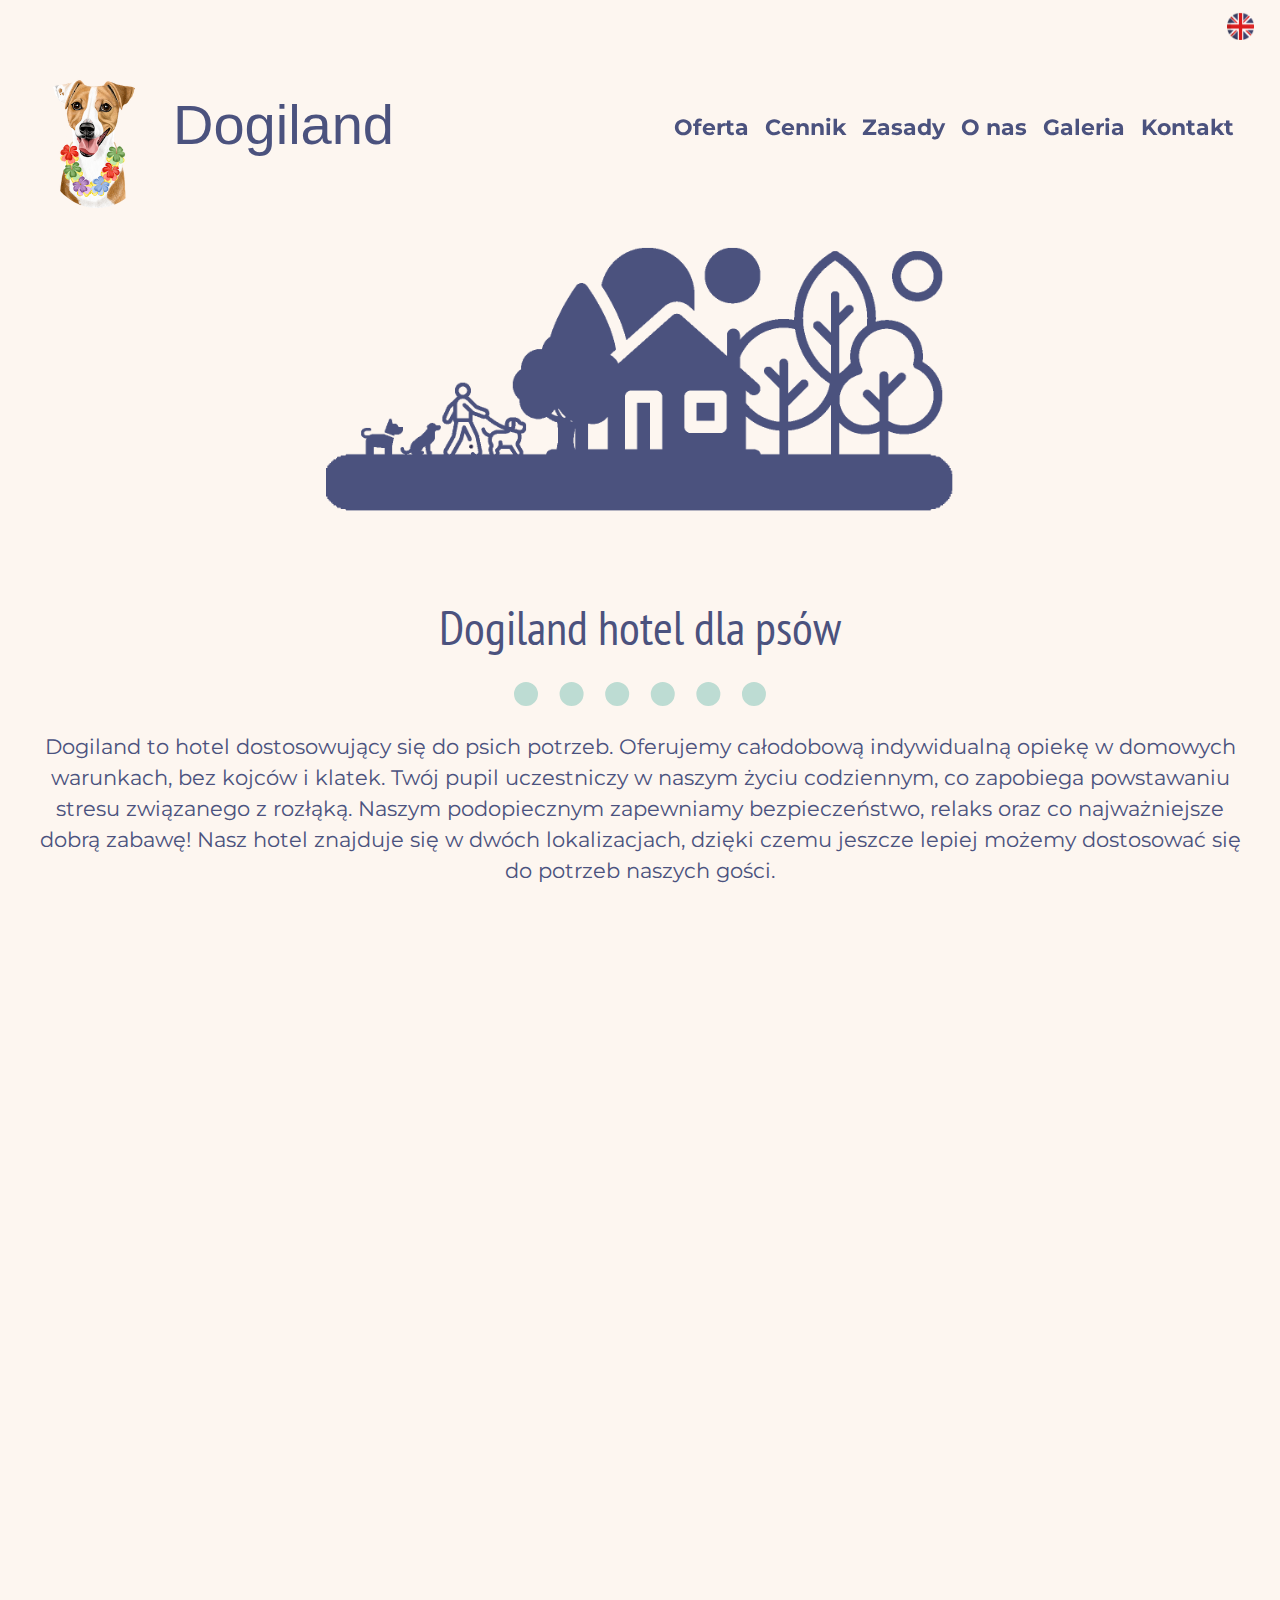
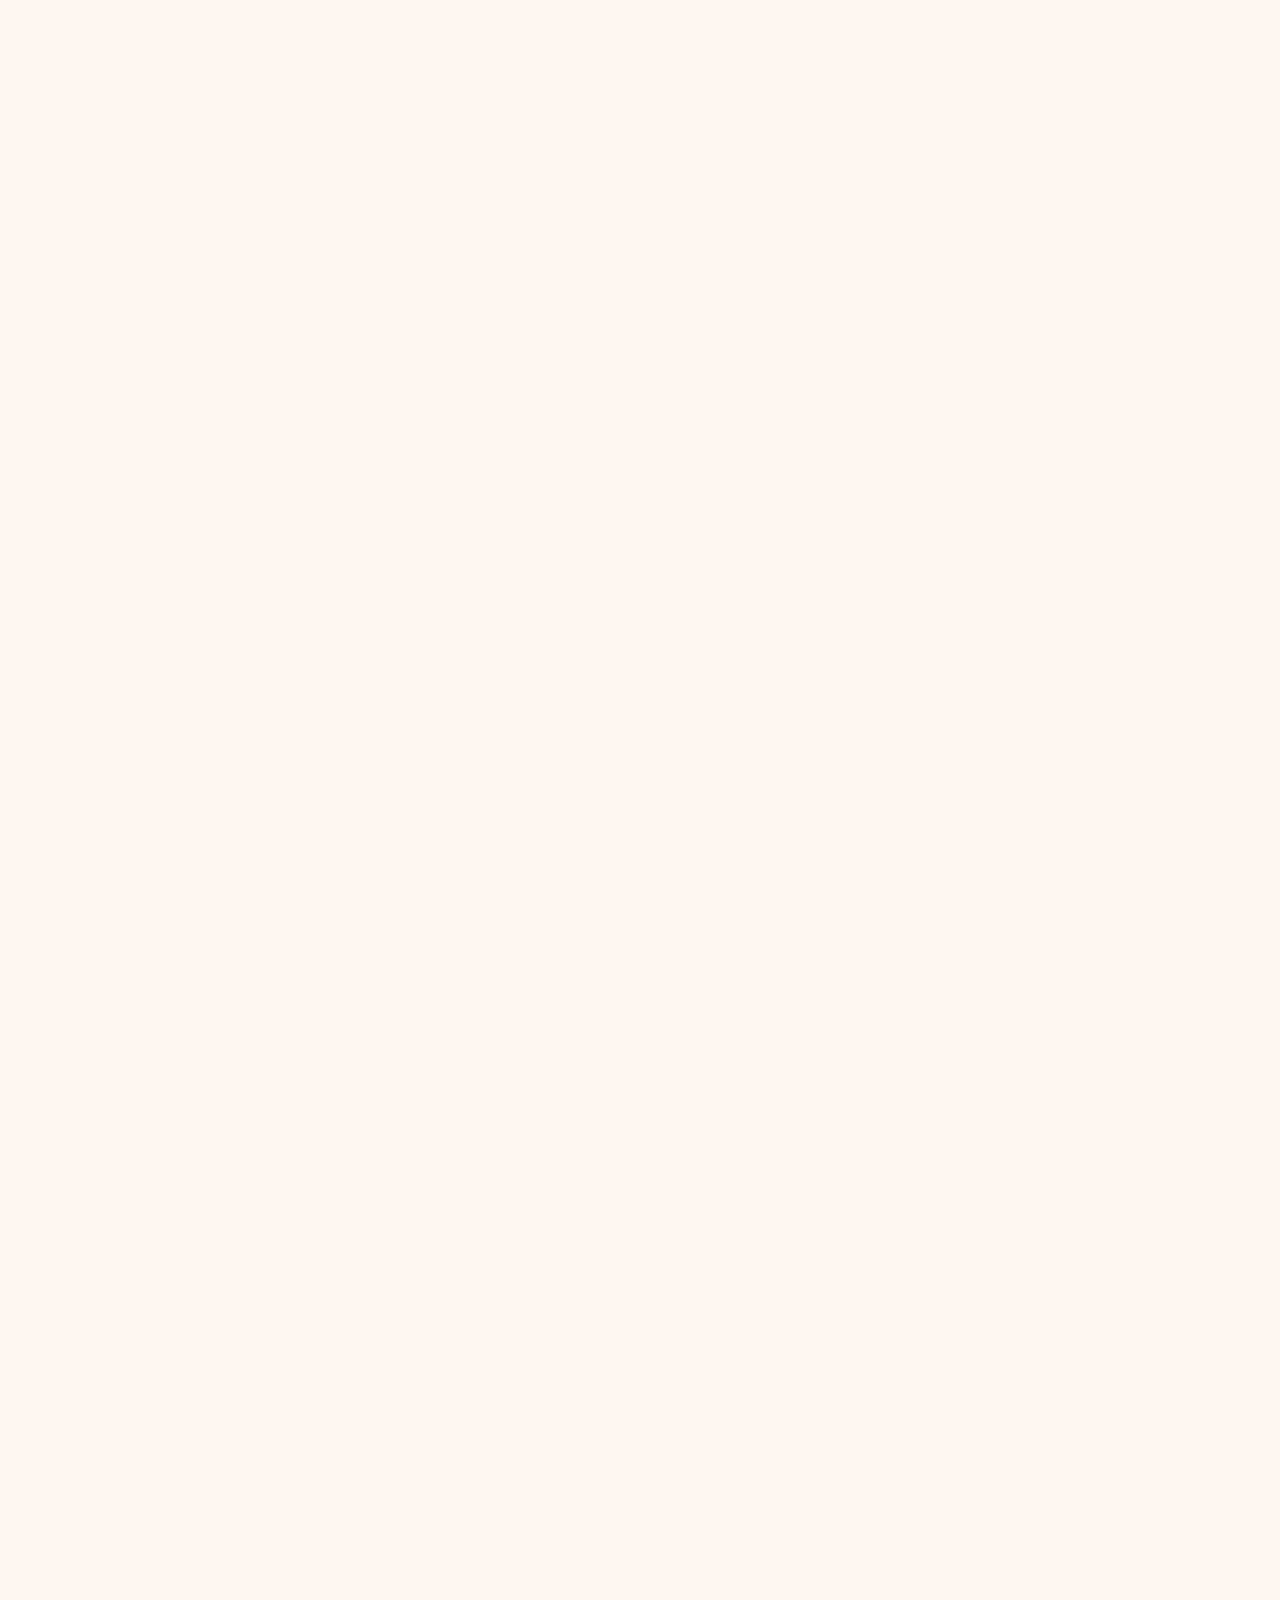
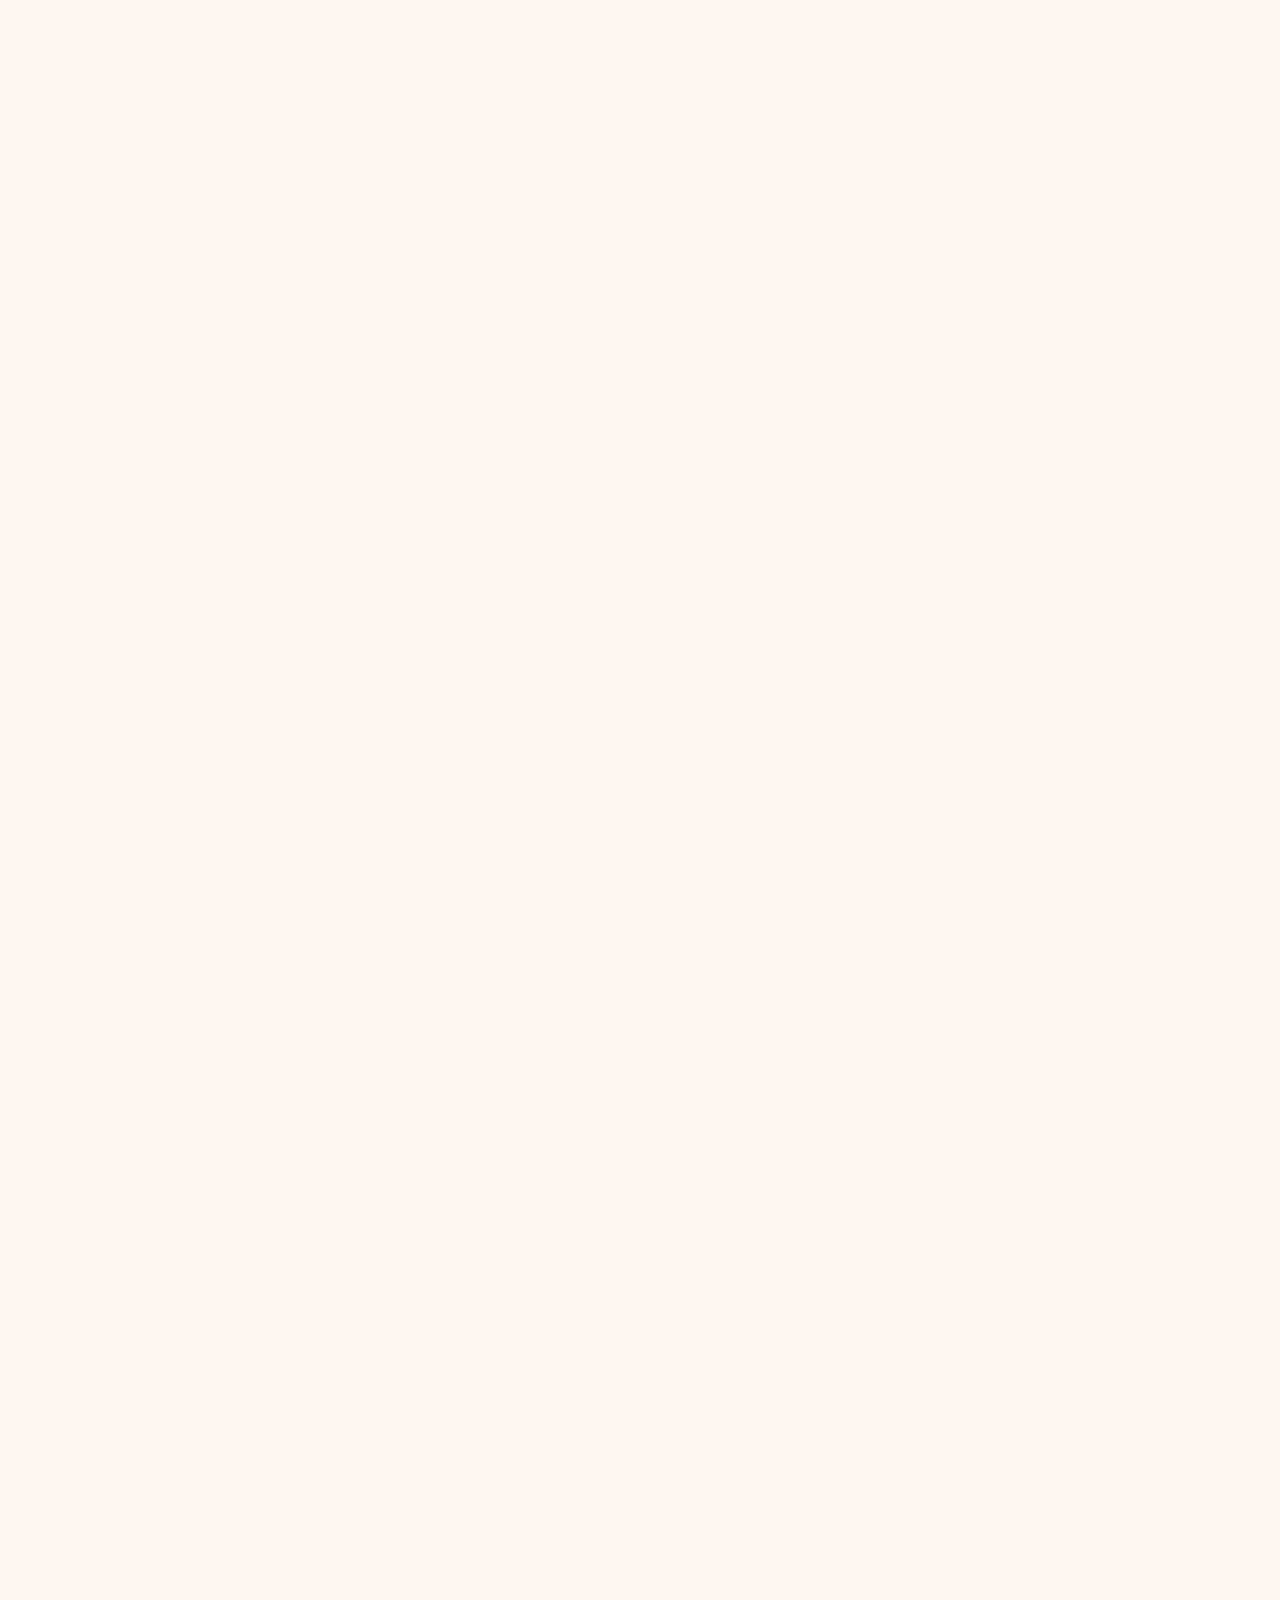
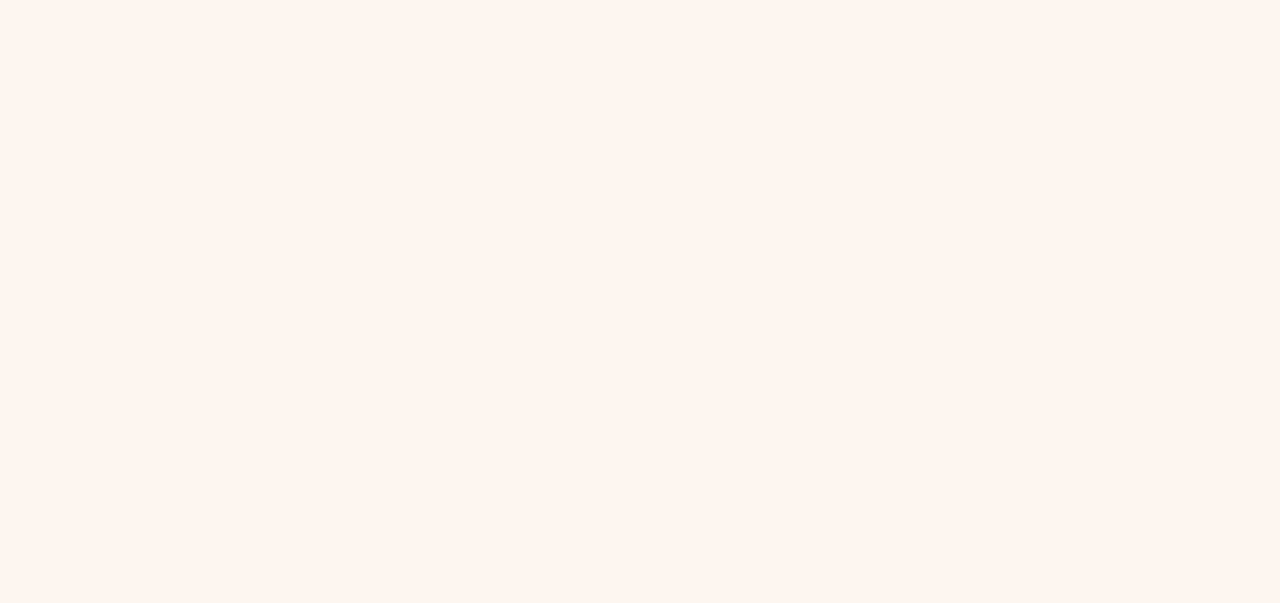
==== commit dfd2a114: "Updating brand font and english text" ====
--- a/public/index.html
+++ b/public/index.html
@@ -24,6 +24,7 @@
       href="https://fonts.googleapis.com/css2?family=PT+Sans+Narrow:wght@700&display=swap"
       rel="stylesheet"
     />
+    <link href="https://fonts.cdnfonts.com/css/cooper-black" rel="stylesheet" />
 
     <!-- Bootstrap -->
 
@@ -322,7 +323,7 @@
           </p>
         </div>
         <div class="col-md-3">
-          <img src="./assets/Kamila.png" alt="Photo of Kamila" class="image" />
+          <img src="./assets/Kamila.jpg" alt="Photo of Kamila" class="image" />
         </div>
         <div class="col-md-3">
           <h2>Kamila Gan</h2>
--- a/public/style.css
+++ b/public/style.css
@@ -108,7 +108,8 @@
   padding-top: 1%;
   font-size: 3.5rem;
   margin-top: 0%;
-  font-family: "Abril Fatface", cursive;
+  /* font-family: "Abril Fatface", cursive; */
+  font-family: "Cooper Black", sans-serif;
 }
 
 .brand-name:hover {
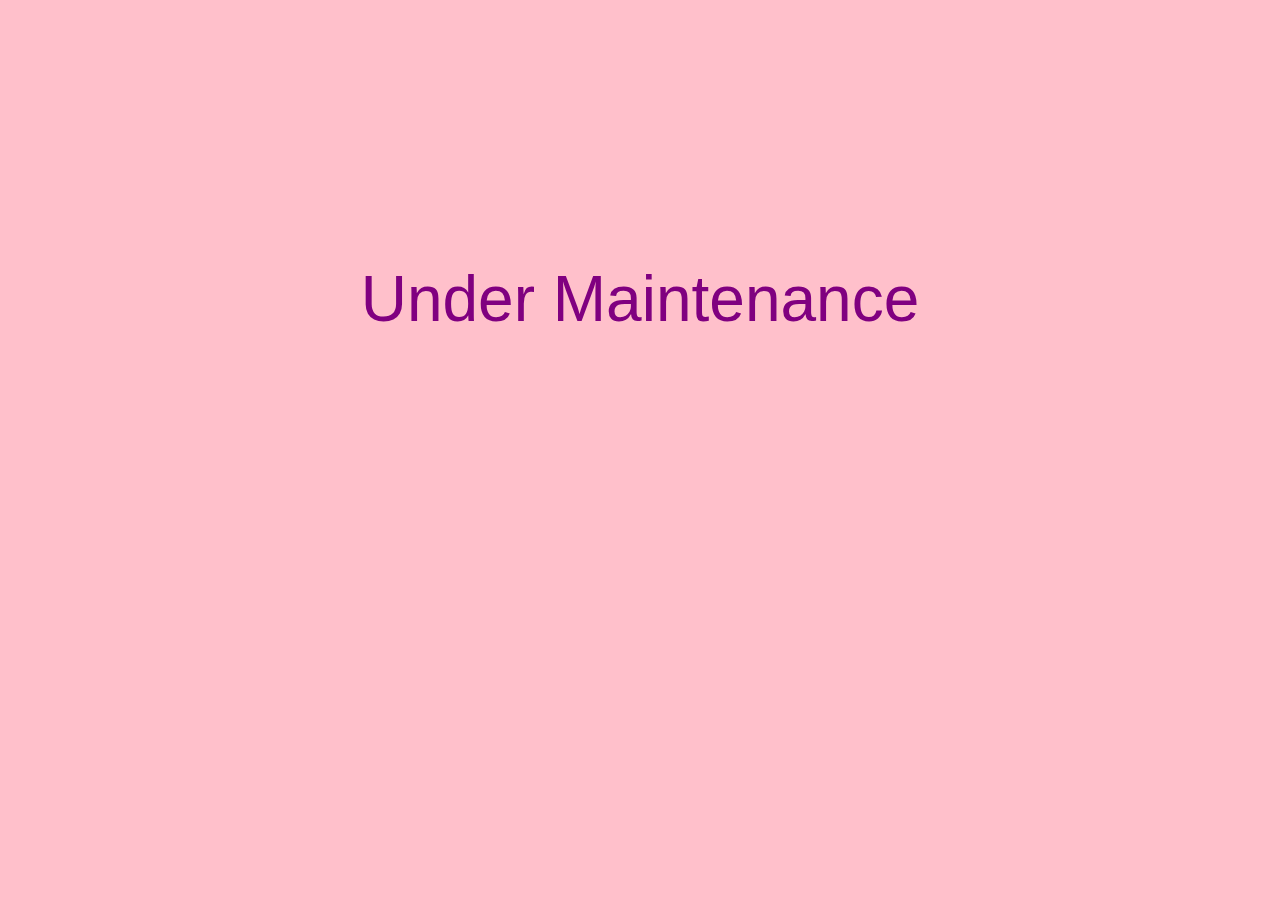
==== commit aa402fc8: "Under maintenance" ====
--- a/public/index.html
+++ b/public/index.html
@@ -8,625 +8,28 @@
     <meta name="viewport" content="width=device-width, initial-scale=1.0" />
     <title>Dogiland</title>
 
-    <!-- Fonts -->
-
-    <link rel="preconnect" href="https://fonts.googleapis.com" />
-    <link rel="preconnect" href="https://fonts.gstatic.com" crossorigin />
-    <link
-      href="https://fonts.googleapis.com/css2?family=Montserrat&display=swap"
-      rel="stylesheet"
-    />
-    <link
-      href="https://fonts.googleapis.com/css2?family=Abril+Fatface&display=swap"
-      rel="stylesheet"
-    />
-    <link
-      href="https://fonts.googleapis.com/css2?family=PT+Sans+Narrow:wght@700&display=swap"
-      rel="stylesheet"
-    />
-    <link href="https://fonts.cdnfonts.com/css/cooper-black" rel="stylesheet" />
-
     <!-- Bootstrap -->
 
     <link
       rel="stylesheet"
       href="https://cdn.jsdelivr.net/npm/bootstrap@5.3.0-alpha1/dist/css/bootstrap.min.css"
     />
-
-    <!-- CSS -->
-
-    <link rel="stylesheet" href="style.css" />
   </head>
-  <body>
-    <!-- Navigation bar -->
-
-    <div class="header container-fluid">
-      <a href="en.html"
-        ><img src="./assets/uk.png" alt="round uk flag" class="lang"
-      /></a>
-
-      <!-- LOGO and brand name -->
-
-      <nav class="navbar navbar-expand-lg navbar-light">
-        <a href="index.html" class="navbar-brand"
-          ><img src="./assets/logo.png" alt="logo" class="logo"
-        /></a>
-        <a href="index.html"><h1 class="brand-name">Dogiland</h1></a>
-
-        <!-- Menu Button -->
-
-        <button
-          class="navbar-toggler"
-          type="button"
-          data-bs-toggle="collapse"
-          data-bs-target="#navbarTogglerDemo01"
-          aria-controls="navbarTogglerDemo01"
-          aria-expanded="false"
-          aria-label="Toggle navigation"
-        >
-          <span class="navbar-toggler-icon"></span>
-        </button>
-
-        <!-- Menu items -->
-
-        <div class="collapse navbar-collapse" id="navbarTogglerDemo01">
-          <ul class="navbar-nav ms-auto">
-            <li class="nav-item">
-              <a class="nav-link" href="#sec1">Oferta</a>
-            </li>
-            <li class="nav-item">
-              <a class="nav-link" href="#sec2">Cennik</a>
-            </li>
-            <li class="nav-item">
-              <a class="nav-link" href="#sec3">Zasady</a>
-            </li>
-            <li class="nav-item">
-              <a class="nav-link" href="#sec4">O nas</a>
-            </li>
-            <li class="nav-item">
-              <a class="nav-link" href="#sec5">Galeria</a>
-            </li>
-            <li class="nav-item">
-              <a class="nav-link" href="#sec6">Kontakt</a>
-            </li>
-          </ul>
-        </div>
-      </nav>
-    </div>
-
-    <!-- Intro -->
-
-    <div class="container-fluid intro">
-      <img src="./assets/fun.png" alt="dog hotel illustration" />
-      <h1>Dogiland hotel dla psów</h1>
-      <hr />
-      <p>
-        Dogiland to hotel dostosowujący się do psich potrzeb. Oferujemy
-        całodobową indywidualną opiekę w domowych warunkach, bez kojców i
-        klatek. Twój pupil uczestniczy w naszym życiu codziennym, co zapobiega
-        powstawaniu stresu związanego z rozłąką. Naszym podopiecznym zapewniamy
-        bezpieczeństwo, relaks oraz co najważniejsze dobrą zabawę! Nasz hotel
-        znajduje się w dwóch lokalizacjach, dzięki czemu jeszcze lepiej możemy
-        dostosować się do potrzeb naszych gości.
+  <body style="background-color: pink">
+    <div class="container-fluid col-sm-12">
+      <p
+        style="
+          margin: 20% 20%;
+          width: 60%;
+          color: purple;
+          font-size: 4rem;
+          text-align: center;
+          font-family: 'Franklin Gothic Medium', 'Arial Narrow', Arial,
+            sans-serif;
+        "
+      >
+        Under Maintenance
       </p>
     </div>
-
-    <!-- Offer -->
-
-    <h1 id="sec1">Nasza oferta</h1>
-    <hr />
-    <div class="container-fluid">
-      <div class="row">
-        <div class="col-sm-5">
-          <img src="./assets/nest.jpg" alt="Apartment photo" class="image" />
-        </div>
-        <div class="col-sm-7">
-          <h2>Dogiland Mokotów</h2>
-          <p>
-            Do dyspozycji mamy mieszkanie w starej kamienicy przystosowane dla
-            naszych mniejszych psich podopiecznych z wydzieloną strefą zabaw i
-            wypoczynku. Maty węchowe, zabawki edukacyjne i gryzaki umilą czas
-            nawet najbardziej wymagającym psim gościom. Pobliskie Pola
-            Mokotowskie służą nam do dłuższych spacerów i relaksu na świeżym
-            powietrzu. <br />
-            <i> Maksymalna ilość gości nie przekracza 3 psów.</i>
-          </p>
-        </div>
-      </div>
-      <div class="row">
-        <div class="col-sm-7">
-          <h2>Dogiland Chrośla</h2>
-          <p>
-            Do dyspozycji gości mamy przestronny salon z wygodnymi kanapami, 2
-            pokoje z posłankami i kocykami, w których pieski mogą odpocząć,
-            jeżeli mają ochotę na chwilę samotności, zabezpieczony ogród
-            przystosowany do zabaw i psich potrzeb, mnóstwo zabawek i naszą psią
-            animatorkę Ginny, która zawsze jest skora do zabawy. A na dłuższe
-            spacery zabieramy naszych podopiecznych do pobliskiego lasu. <br />
-            <i>Maksymalna ilość gości nie przekracza 7 psów.</i>
-          </p>
-        </div>
-        <div class="col-sm-5">
-          <img src="./assets/dom.jpg" alt="House photo" class="image" />
-        </div>
-      </div>
-    </div>
-
-    <!-- Price -->
-
-    <h1 id="sec2">Cennik</h1>
-    <hr />
-    <div class="container-fluid row">
-      <div class="col-sm-3">
-        <div class="card">
-          <img class="card-img-top" src="./assets/1dog24h.png" alt="dog icon" />
-          <div class="card-body">
-            <p class="card-text">Doba hotelowa</p>
-            <p class="price-tag">100 zł brutto</p>
-            <p class="card-text">Pobyt dzienny psa do 10 godzin</p>
-            <p class="price-tag">75 zł brutto</p>
-          </div>
-        </div>
-      </div>
-
-      <div class="col-sm-3">
-        <div class="card">
-          <img
-            class="card-img-top"
-            src="./assets/2dogs24h.png"
-            alt="2 dogs icons"
-          />
-          <div class="card-body">
-            <p class="card-text">Dwa psy z tego samego domu</p>
-            <p class="price-tag">150 zł brutto</p>
-          </div>
-        </div>
-      </div>
-      <div class="col-sm-3">
-        <div class="card">
-          <img
-            class="card-img-top"
-            src="./assets/weekend.png"
-            alt="weekend icon"
-          />
-          <div class="card-body">
-            <p class="card-text">Pobyt weekendowy (piątek - niedziela)</p>
-            <p class="price-tag">350 zł brutto</p>
-          </div>
-        </div>
-      </div>
-
-      <div class="col-sm-3">
-        <div class="card">
-          <img
-            class="card-img-top"
-            src="./assets/transport.png"
-            alt="car icon"
-          />
-          <div class="card-body">
-            <p class="card-text">
-              Możliwy transport z Dogiland Mokotów do Dogiland Chrośla po
-              wcześniejszym umówieniu w cenie
-            </p>
-            <p class="price-tag">50 zł brutto</p>
-          </div>
-        </div>
-      </div>
-    </div>
-
-    <!-- Rules -->
-
-    <h1 id="sec3">Zasady</h1>
-    <hr />
-    <div class="container-fluid">
-      <p>
-        Przed pierwszą wizytą w hotelu zapraszamy na wizytę zapoznawczą (prosimy
-        o wcześniejsze ustalenie terminu). Przyjęcia i odbiory psów odbywają się
-        w godzinach od 8 do 20 po wcześniejszym umówieniu, jeśli jest to
-        pierwsza wizyta w hoteliku bez wcześniejszej wizyty zapoznawczej,
-        prosimy o przywiezienie psa do godziny 17:00, będzie to dodatkowy czas
-        na zapoznanie się z miejscem, z nami oraz innymi psami przed porą nocną.
-        <br />Każdy pies przyjmowany do hoteliku powinien posiadać:
-      </p>
-      <ul>
-        <li>
-          <img
-            src="./assets/checkbox.png"
-            alt="checkbox icon"
-            class="checkbox"
-          />
-          książeczkę zdrowia z aktualnymi szczepieniami i odrobaczeniem
-        </li>
-        <li>
-          <img
-            src="./assets/checkbox.png"
-            alt="checkbox icon"
-            class="checkbox"
-          />
-          zabezpieczenie przeciw kleszczom
-        </li>
-        <li>
-          <img
-            src="./assets/checkbox.png"
-            alt="checkbox icon"
-            class="checkbox"
-          />
-          karmę oraz smakołyki na czas pobytu (oraz zalecenia co do karmienia,
-          ilość i godzina)
-        </li>
-        <li>
-          <img
-            src="./assets/checkbox.png"
-            alt="checkbox icon"
-            class="checkbox"
-          />
-          obrożę lub szelki
-        </li>
-      </ul>
-      <h2>Nie przyjmujemy psów:</h2>
-      <ul>
-        <li>
-          <img
-            src="./assets/remove.png"
-            alt="not allowed icon"
-            class="checkbox"
-          />
-          agresywnych do innych zwierząt i ludzi
-        </li>
-        <li>
-          <img
-            src="./assets/remove.png"
-            alt="not allowed icon"
-            class="checkbox"
-          />
-          cierpiących na choroby zakaźne, np. choroby skórne
-        </li>
-        <li>
-          <img
-            src="./assets/remove.png"
-            alt="not allowed icon"
-            class="checkbox"
-          />
-          w trakcie cieczki
-        </li>
-        <li>
-          <img
-            src="./assets/remove.png"
-            alt="not allowed icon"
-            class="checkbox"
-          />
-          załatwiających potrzeby fizjologiczne w domu (nie dotyczy psów
-          przyzwyczajonych do załatwiania na podkład).
-        </li>
-      </ul>
-    </div>
-
-    <!-- About us -->
-
-    <h1 id="sec4">O nas</h1>
-    <hr />
-    <div class="container-fluid">
-      <div class="row">
-        <div class="col-md-3">
-          <img
-            src="./assets/Natalia.jpg"
-            class="image"
-            alt="Photo of Natalia"
-          />
-        </div>
-        <div class="col-md-3">
-          <h2>Natalia Gan</h2>
-          <p>
-            Założycielka hotelu Dogiland. <br />
-            Zootechnik, zoofizjoterapeuta, po ukończonym kursie pierwszej pomocy
-            zwierząt, w trakcie kursu Behawiorysta Coape.
-          </p>
-        </div>
-        <div class="col-md-3">
-          <img src="./assets/Kamila.jpg" alt="Photo of Kamila" class="image" />
-        </div>
-        <div class="col-md-3">
-          <h2>Kamila Gan</h2>
-          <p>
-            Współpracownik hotelu Dogiland. <br />
-            Zoofizjoterapeuta, właścicielka hotelowej psiej animatorki Ginny.
-          </p>
-        </div>
-      </div>
-    </div>
-
-    <!-- Gallery -->
-
-    <h1 id="sec5">Galeria</h1>
-    <hr />
-    <div class="container-fluid gallery">
-      <div class="mySlides">
-        <img src="./assets/1.jpg" alt="Dog photo" />
-      </div>
-
-      <div class="mySlides">
-        <img src="./assets/2.jpg" alt="Dog photo" />
-      </div>
-
-      <div class="mySlides">
-        <img src="./assets/3.jpg" alt="Dog photo" />
-      </div>
-
-      <div class="mySlides">
-        <img src="./assets/4.jpg" alt="Dog photo" />
-      </div>
-
-      <div class="mySlides">
-        <img src="./assets/5.jpg" alt="Dog photo" />
-      </div>
-
-      <div class="mySlides">
-        <img src="./assets/6.jpg" alt="Dog photo" />
-      </div>
-      <div class="mySlides">
-        <img src="./assets/7.jpg" alt="Dog photo" />
-      </div>
-      <div class="mySlides">
-        <img src="./assets/8.jpg" alt="Dog photo" />
-      </div>
-      <div class="mySlides">
-        <img src="./assets/9.jpg" alt="Dog photo" />
-      </div>
-      <div class="mySlides">
-        <img src="./assets/10.jpg" alt="Dog photo" />
-      </div>
-      <div class="mySlides">
-        <img src="./assets/11.jpg" alt="Dog photo" />
-      </div>
-      <div class="mySlides">
-        <img src="./assets/12.jpg" alt="Dog photo" />
-      </div>
-      <div class="mySlides">
-        <img src="./assets/13.jpg" alt="Dog photo" />
-      </div>
-      <div class="mySlides">
-        <img src="./assets/14.jpg" alt="Dog photo" />
-      </div>
-      <div class="mySlides">
-        <img src="./assets/15.jpg" alt="Dog photo" />
-      </div>
-      <div class="mySlides">
-        <img src="./assets/16.jpg" alt="Dog photo" />
-      </div>
-      <div class="mySlides">
-        <img src="./assets/17.jpg" alt="Dog photo" />
-      </div>
-      <div class="mySlides">
-        <img src="./assets/18.jpg" alt="Dog photo" />
-      </div>
-
-      <a class="prev" onclick="plusSlides(-1)">❮</a>
-      <a class="next" onclick="plusSlides(1)">❯</a>
-
-      <div class="row">
-        <div class="column">
-          <img
-            class="demo cursor"
-            src="./assets/1.jpg"
-            onclick="currentSlide(1)"
-            alt="Dog photo"
-          />
-        </div>
-        <div class="column">
-          <img
-            class="demo cursor"
-            src="./assets/2.jpg"
-            onclick="currentSlide(2)"
-            alt="Dog photo"
-          />
-        </div>
-        <div class="column">
-          <img
-            class="demo cursor"
-            src="./assets/3.jpg"
-            onclick="currentSlide(3)"
-            alt="Dog photo"
-          />
-        </div>
-        <div class="column">
-          <img
-            class="demo cursor"
-            src="./assets/4.jpg"
-            onclick="currentSlide(4)"
-            alt="Dog photo"
-          />
-        </div>
-        <div class="column">
-          <img
-            class="demo cursor"
-            src="./assets/5.jpg"
-            onclick="currentSlide(5)"
-            alt="Dog photo"
-          />
-        </div>
-        <div class="column">
-          <img
-            class="demo cursor"
-            src="./assets/6.jpg"
-            onclick="currentSlide(6)"
-            alt="Dog photo"
-          />
-        </div>
-        <div class="column">
-          <img
-            class="demo cursor"
-            src="./assets/7.jpg"
-            onclick="currentSlide(7)"
-            alt="Dog photo"
-          />
-        </div>
-        <div class="column">
-          <img
-            class="demo cursor"
-            src="./assets/8.jpg"
-            onclick="currentSlide(8)"
-            alt="Dog photo"
-          />
-        </div>
-        <div class="column">
-          <img
-            class="demo cursor"
-            src="./assets/9.jpg"
-            onclick="currentSlide(9)"
-            alt="Dog photo"
-          />
-        </div>
-        <div class="column">
-          <img
-            class="demo cursor"
-            src="./assets/10.jpg"
-            onclick="currentSlide(10)"
-            alt="Dog photo"
-          />
-        </div>
-        <div class="column">
-          <img
-            class="demo cursor"
-            src="./assets/11.jpg"
-            onclick="currentSlide(11)"
-            alt="Dog photo"
-          />
-        </div>
-        <div class="column">
-          <img
-            class="demo cursor"
-            src="./assets/12.jpg"
-            onclick="currentSlide(12)"
-            alt="Dog photo"
-          />
-        </div>
-        <div class="column">
-          <img
-            class="demo cursor"
-            src="./assets/13.jpg"
-            onclick="currentSlide(13)"
-            alt="Dog photo"
-          />
-        </div>
-        <div class="column">
-          <img
-            class="demo cursor"
-            src="./assets/14.jpg"
-            onclick="currentSlide(14)"
-            alt="Dog photo"
-          />
-        </div>
-        <div class="column">
-          <img
-            class="demo cursor"
-            src="./assets/15.jpg"
-            onclick="currentSlide(15)"
-            alt="Dog photo"
-          />
-        </div>
-        <div class="column">
-          <img
-            class="demo cursor"
-            src="./assets/16.jpg"
-            onclick="currentSlide(16)"
-            alt="Dog photo"
-          />
-        </div>
-        <div class="column">
-          <img
-            class="demo cursor"
-            src="./assets/17.jpg"
-            onclick="currentSlide(17)"
-            alt="Dog photo"
-          />
-        </div>
-        <div class="column">
-          <img
-            class="demo cursor"
-            src="./assets/18.jpg"
-            onclick="currentSlide(18)"
-            alt="Dog photo"
-          />
-        </div>
-      </div>
-    </div>
-
-    <!-- Conact -->
-
-    <h1 id="sec6">Skontaktuj się z nami</h1>
-    <hr />
-    <div class="container-fluid contact">
-      <div class="row">
-        <div class="col-sm-6">
-          <h2>Dogiland Mokotów</h2>
-          <p>
-            ul. Dąbrowskiego 83 <br />
-            Warszawa, 02-530 <br />
-            <a href="mailto:hoteldogiland@gmail.com">hoteldogiland@gmail.com</a
-            ><br />
-            <a href="tel:+48500552762">
-              <img
-                src="./assets/phone.png"
-                alt="phone icon"
-              />&nbsp;+48500552762</a
-            >
-          </p>
-        </div>
-        <div class="col-sm-6">
-          <h2>Dogiland Chrośla</h2>
-          <p>
-            ul. Wrzosowa 2 <br />
-            Chrośla, 05-311 <br />
-            <a href="mailto:hoteldogiland@gmail.com">hoteldogiland@gmail.com</a
-            ><br />
-            <a href="tel:+48504656006">
-              <img
-                src="./assets/phone.png"
-                alt="phone icon"
-              />&nbsp;+48504656006</a
-            >
-          </p>
-        </div>
-      </div>
-      <iframe
-        src="https://www.google.com/maps/d/u/0/embed?mid=1MlDSPwpTsh-250c1qh4U65HbMxZmzfA&ehbc=2E312F"
-        class="map"
-      ></iframe>
-    </div>
-
-    <!-- Footer -->
-    <footer class="container-fluid footer">
-      <div class="row">
-        <div class="col-sm-4 socialmedia">
-          <a href="https://www.facebook.com/dogiland" target="_blank"
-            ><img src="./assets/fb.png" alt="facebook icon" class="faceb"
-          /></a>
-          <a href="https://www.instagram.com/dogiland" target="_blank">
-            <img src="./assets/ins.png" alt="instagram icon" class="insta"
-          /></a>
-        </div>
-        <div class="col-sm-4">
-          <p class="copyright">
-            Zaprojektowane przez
-            <a href="https://nadirdev.com/" target="_blank"
-              >Nadira Zulfugarli</a
-            >
-          </p>
-        </div>
-        <div class="col-sm-4">
-          <p class="copyright">© 2023 Wszelkie prawa zastrzeżone. Dogiland</p>
-        </div>
-      </div>
-    </footer>
-
-    <!-- Bootstrap JS  -->
-    <script
-      src="https://cdn.jsdelivr.net/npm/bootstrap@5.3.0-alpha1/dist/js/bootstrap.min.js"
-      integrity="sha384-mQ93GR66B00ZXjt0YO5KlohRA5SY2XofN4zfuZxLkoj1gXtW8ANNCe9d5Y3eG5eD"
-      crossorigin="anonymous"
-    ></script>
-
-    <!-- JS -->
-    <script src="script.js"></script>
   </body>
 </html>
